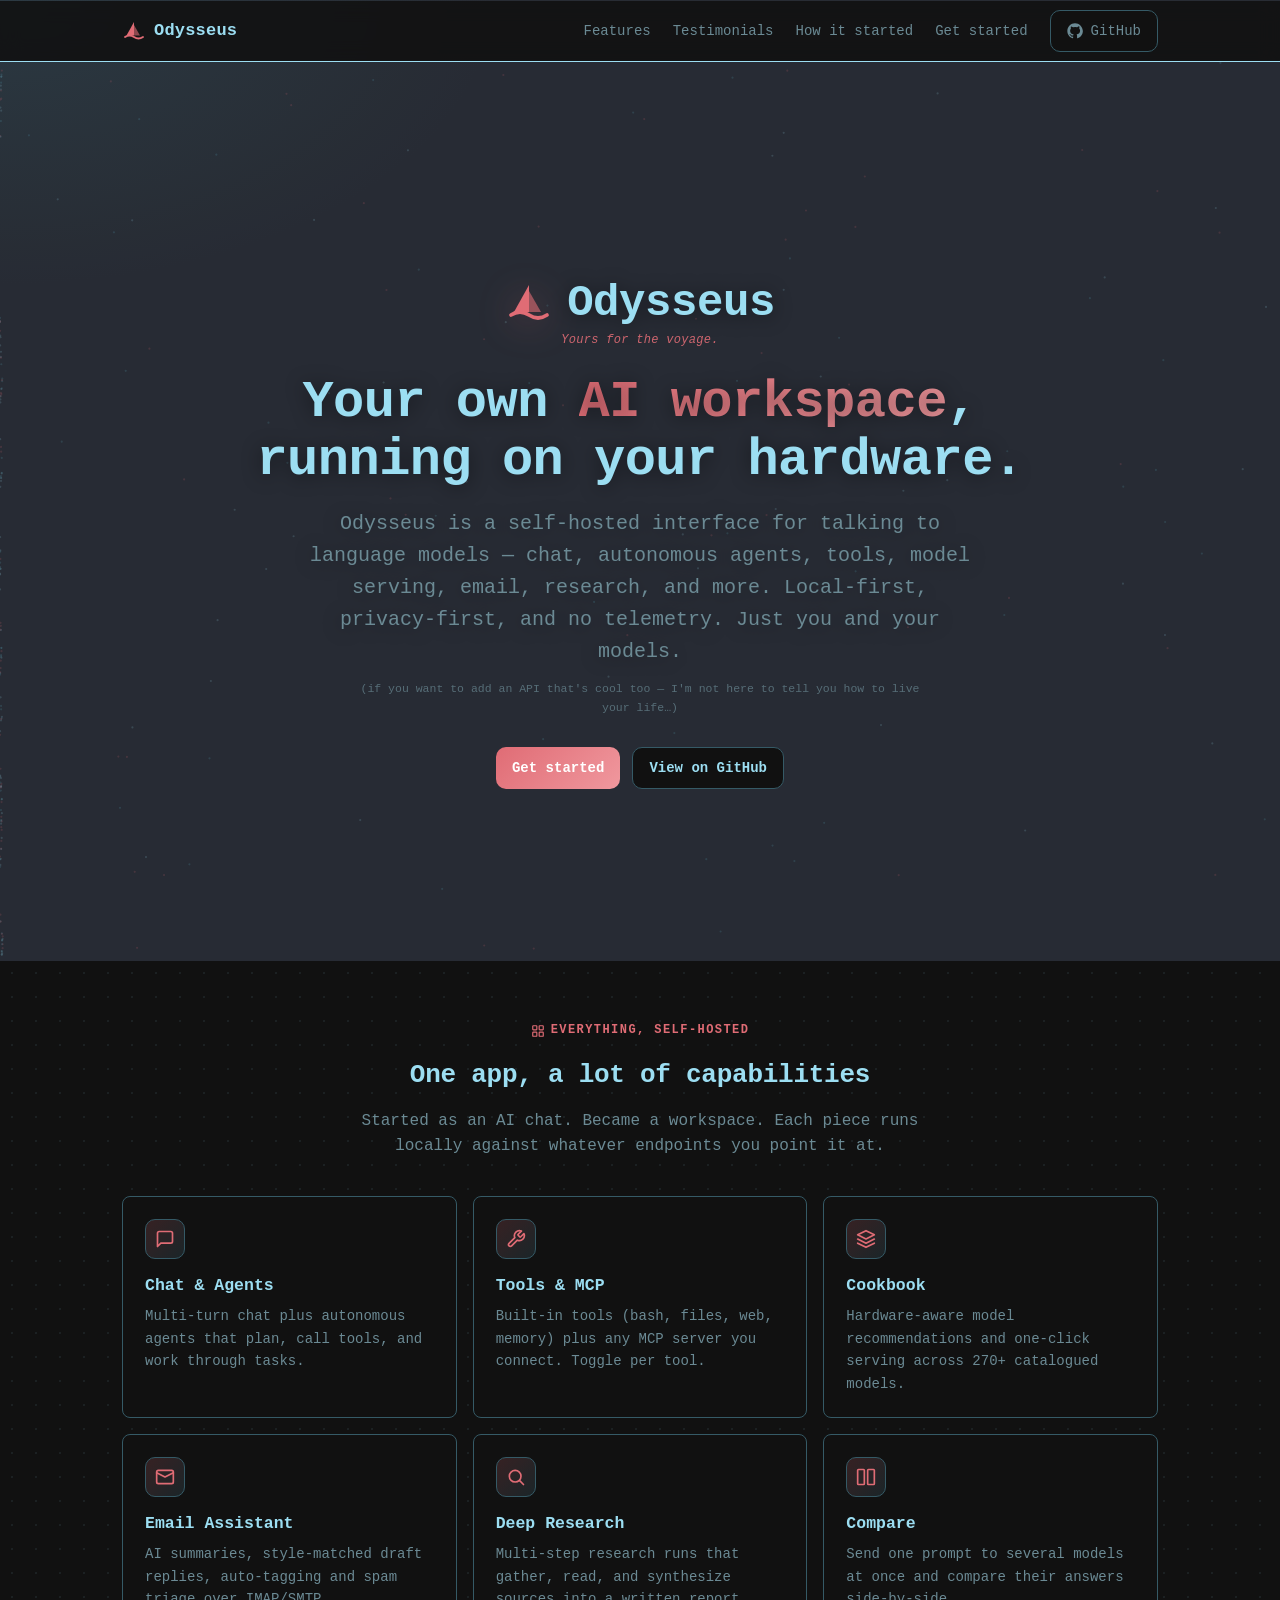
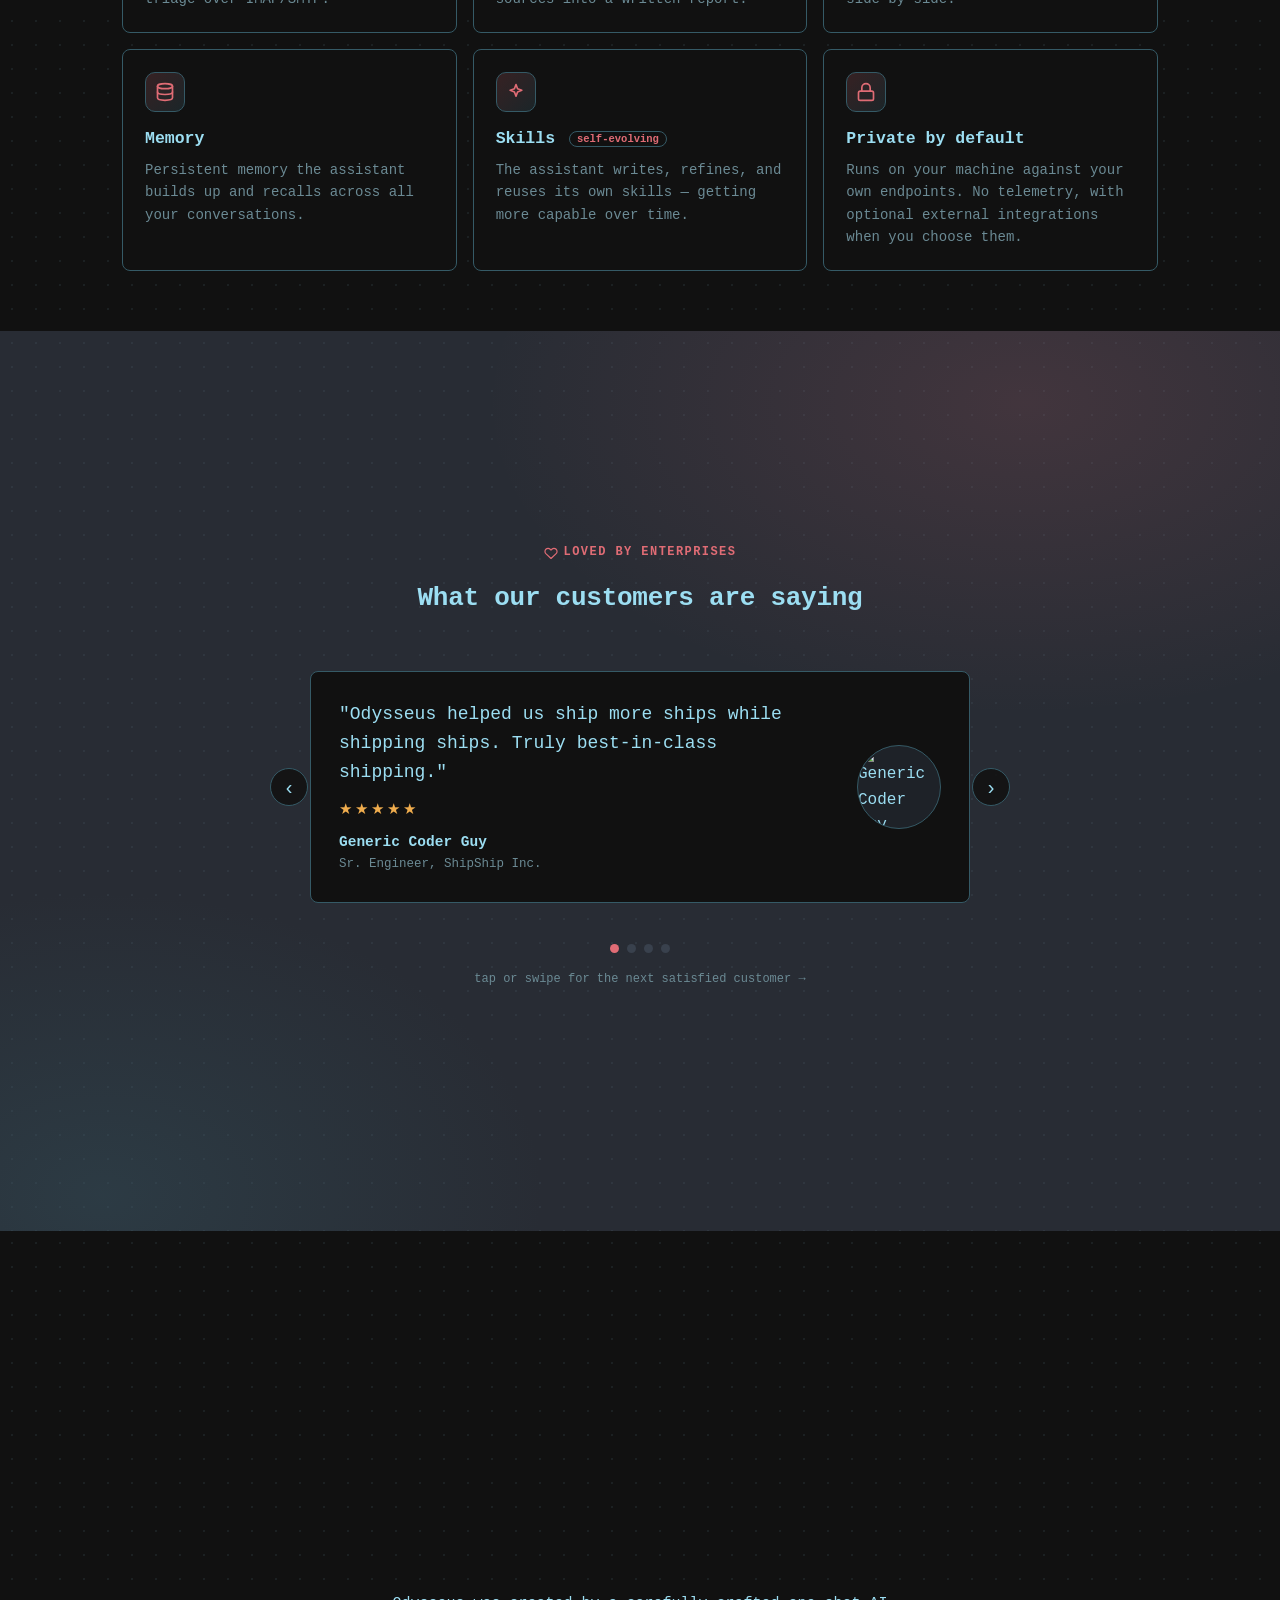
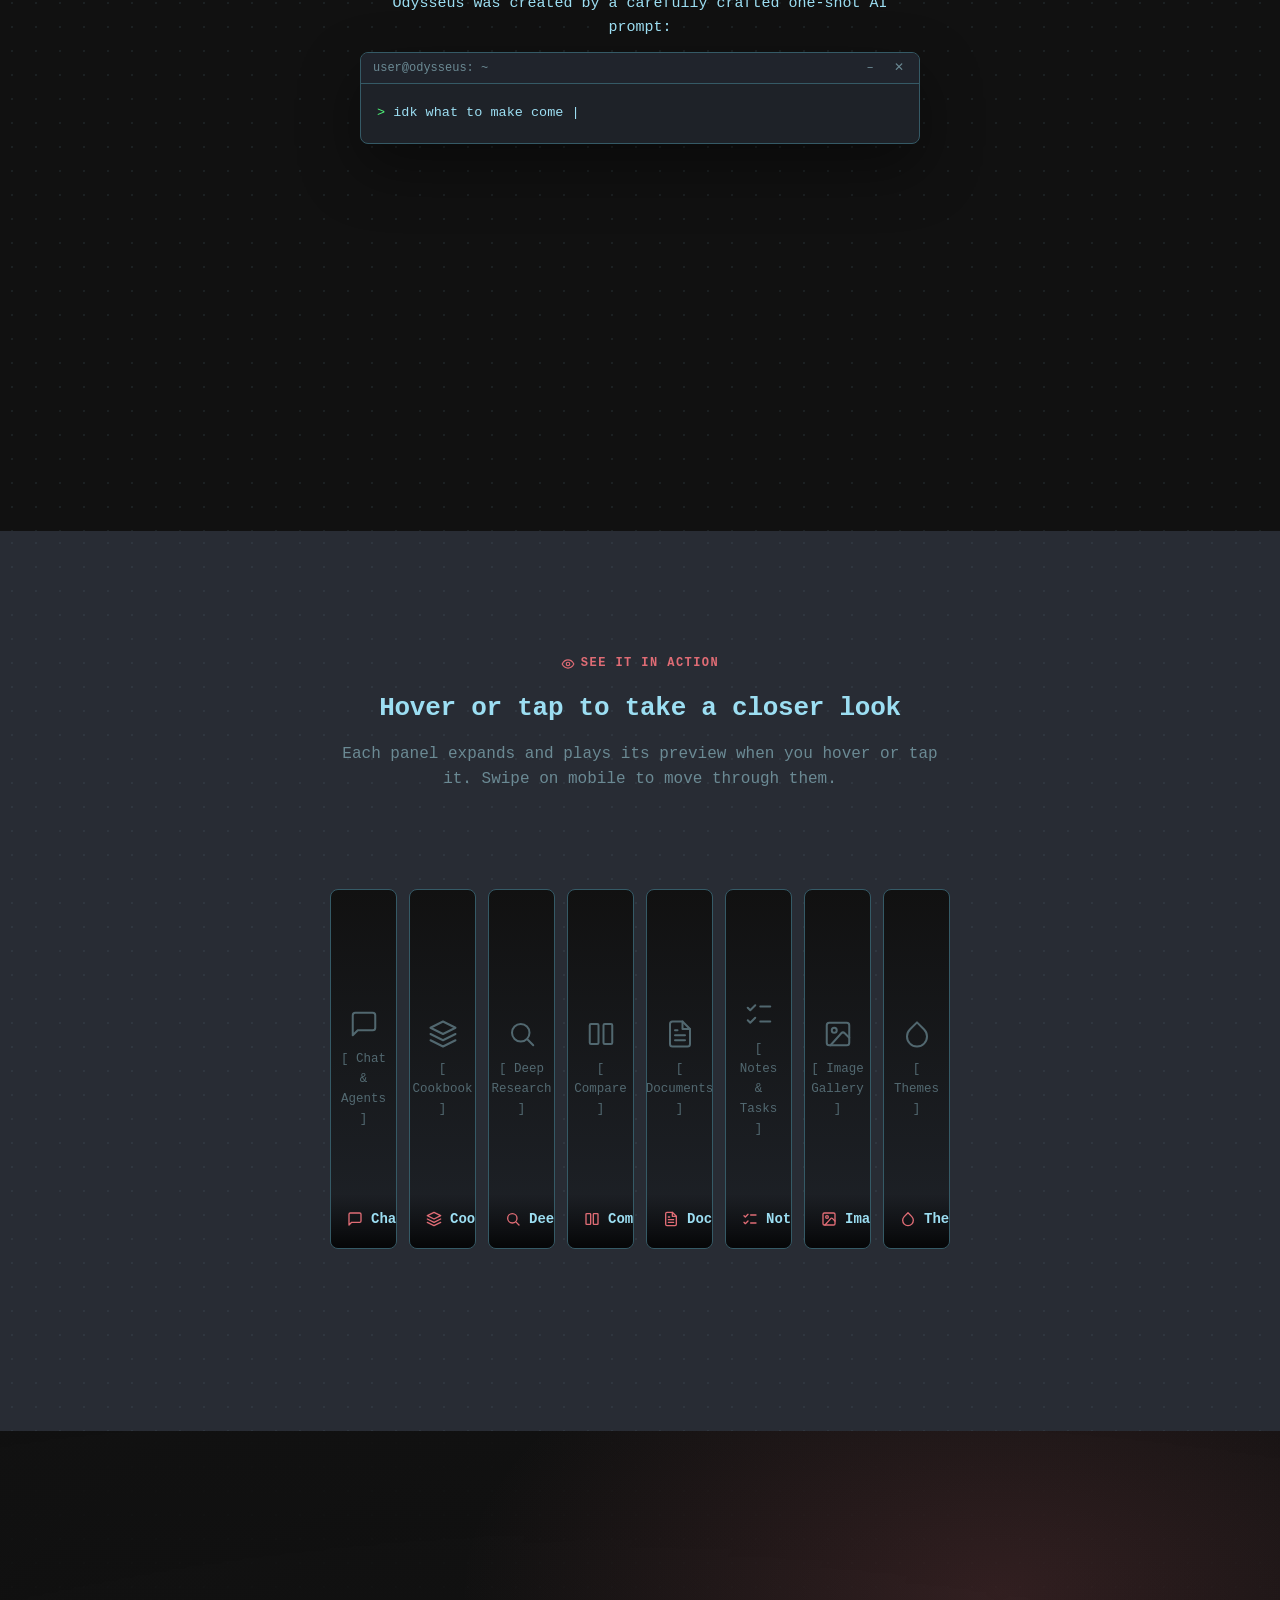
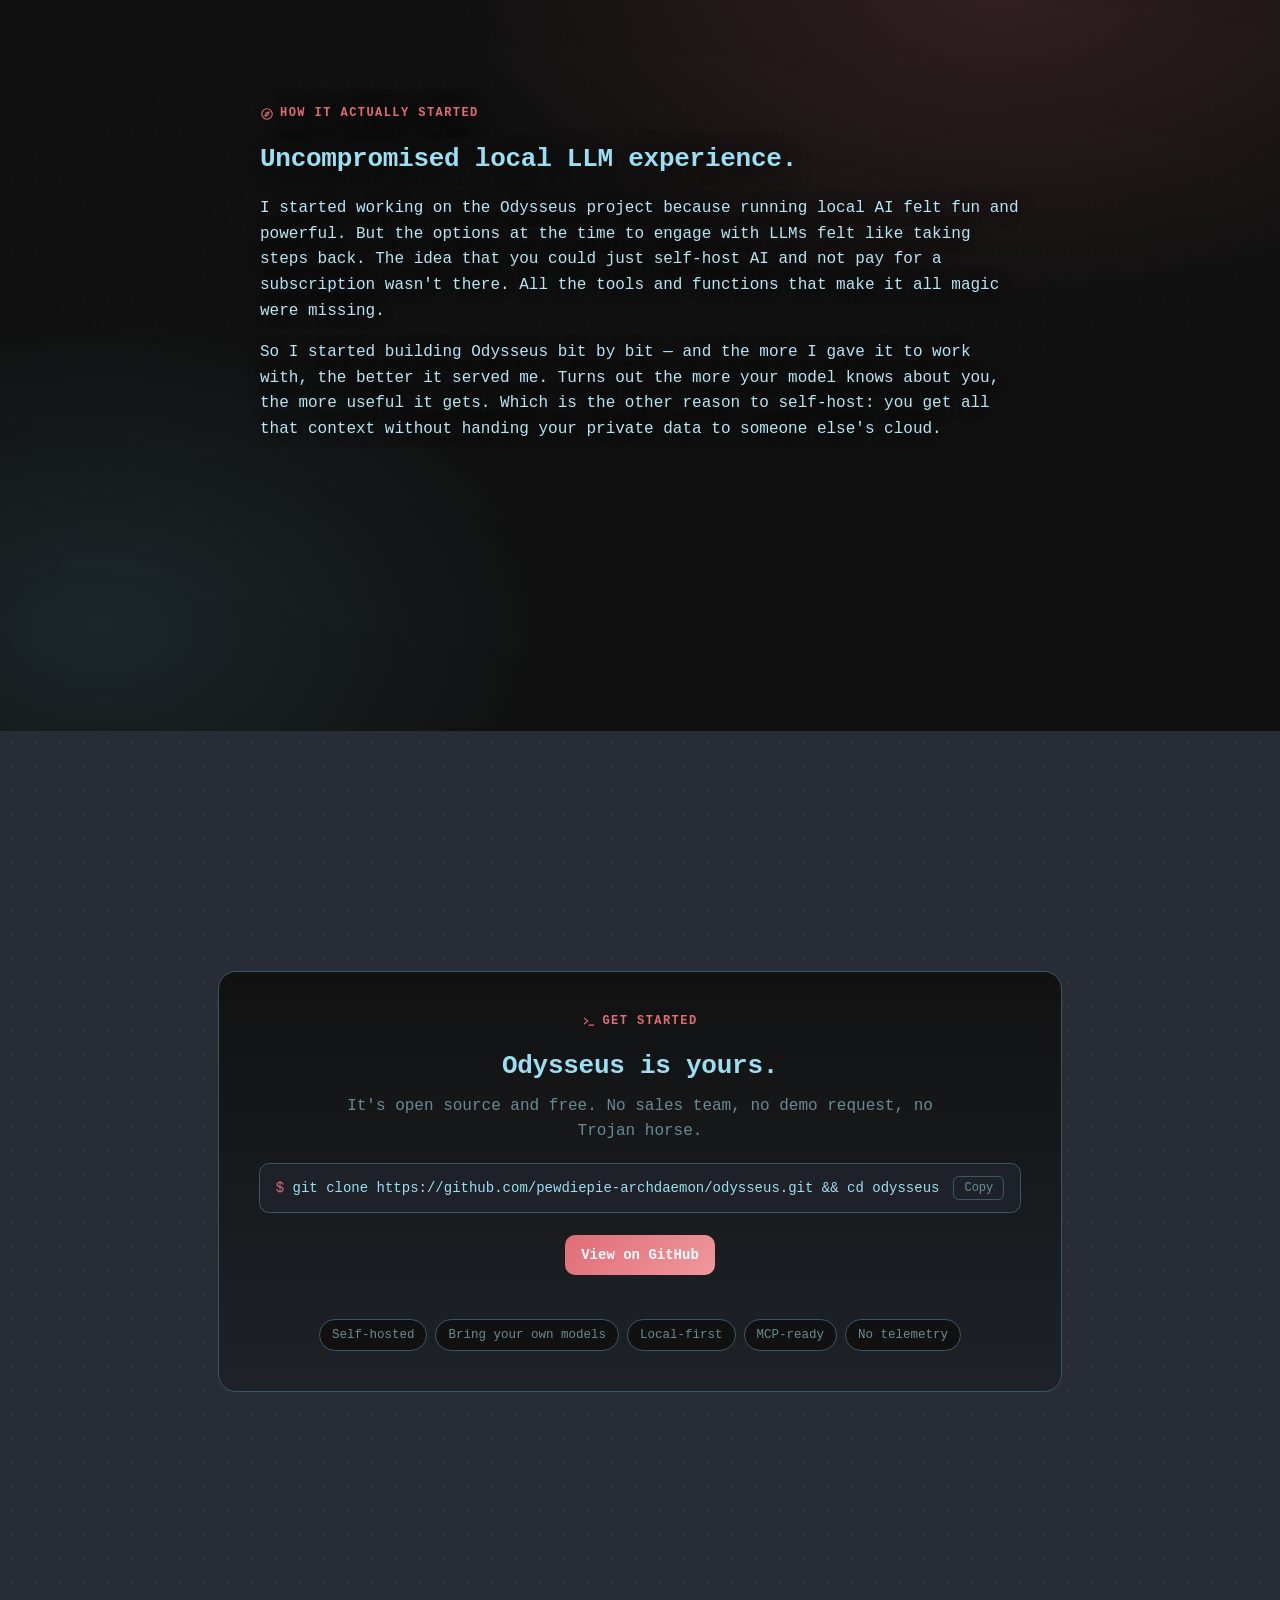
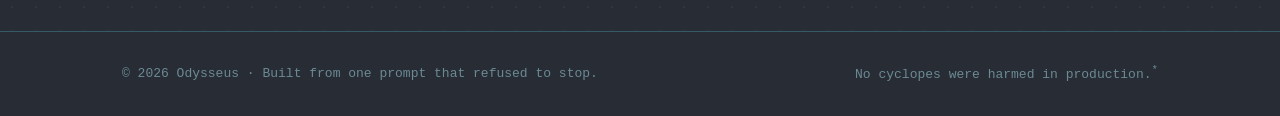
==== docs/index.html @ 537e71b5 "Merge branch 'main' into lost/personal-core # Conflicts: #	routes/chat_routes.py" ====
<!DOCTYPE html>
<html lang="en">
<head>
<meta charset="utf-8">
<meta name="viewport" content="width=device-width, initial-scale=1.0">
<meta name="description" content="Odysseus — a self-hosted AI workspace: chat, agents, tools, model serving, email, research, and more. Your models, your hardware, your data.">
<title>Odysseus — A Self-Hosted AI Workspace</title>
<link rel="icon" type="image/svg+xml" href="data:image/svg+xml,%3Csvg xmlns='http://www.w3.org/2000/svg' viewBox='0 0 32 32'%3E%3Cpath d='M16 4L16 22L6 22Z' fill='%23e06c75'/%3E%3Cpath d='M16 8L16 22L24 22Z' fill='%23e06c75' opacity='0.6'/%3E%3Cpath d='M4 24Q10 20 16 24Q22 28 28 24' stroke='%23e06c75' stroke-width='2.5' fill='none' stroke-linecap='round'/%3E%3C/svg%3E">
<style>
  :root {
    /* Odysseus default theme — exact app tokens */
    --bg: #282c34;
    --bg2: #1e2228;          /* app code/hl background */
    --panel: #111;           /* app panel surface */
    --panel2: #1e2228;
    --fg: #9cdef2;           /* signature cyan text */
    --heading: #9cdef2;
    --muted: #6b8a94;        /* app subheader */
    --border: #355a66;       /* teal border */
    --accent: #e06c75;       /* app accent (the send-button coral) */
    --accent2: #f0989e;      /* lighter coral for gradients */
    --green: #50fa7b;
    --gold: #f0ad4e;         /* app --warn */
    --red: #e06c75;
    --radius: 8px;
  }
  * { box-sizing: border-box; }
  html { scroll-behavior: smooth; scroll-snap-type: y mandatory; scroll-padding-top: 60px; }
  /* Each section is a full-viewport "page" with its content centered, so only
     one shows at a time and the snap is obvious. */
  .hero, section {
    scroll-snap-align: start; min-height: 100vh;
    display: flex; flex-direction: column; justify-content: center;
  }
  /* Alternate the page backgrounds: slate (the body) ↔ black, to make each
     page boundary obvious. */
  /* Subtle dot-grid texture across the whole page. */
  section:nth-of-type(odd) {
    background-color: #111111;
    background-image: radial-gradient(circle, rgba(156,222,242,0.075) 1px, transparent 1.4px);
    background-size: 24px 24px;
  }
  section:nth-of-type(even) {
    background-color: var(--bg);
    background-image: radial-gradient(circle, rgba(156,222,242,0.06) 1px, transparent 1.4px);
    background-size: 24px 24px;
  }
  /* Customers section gets a brand-colored gradient glow over the dots. */
  #testimonials {
    background-color: var(--bg);
    background-image:
      radial-gradient(900px 520px at 80% 8%, rgba(224,108,117,0.14), transparent 60%),
      radial-gradient(760px 520px at 8% 96%, rgba(53,90,102,0.32), transparent 58%),
      radial-gradient(circle, rgba(156,222,242,0.06) 1px, transparent 1.4px);
    background-size: cover, cover, 24px 24px;
  }
  /* Domino reveal — each section fades/slides up as it scrolls into view. */
  .hero, section { opacity: 0; transform: translateY(24px); transition: opacity .6s cubic-bezier(.2,.7,.2,1), transform .6s cubic-bezier(.2,.7,.2,1); }
  .hero.in, section.in { opacity: 1; transform: none; }
  @media (prefers-reduced-motion: reduce) {
    html { scroll-snap-type: none; }
    .hero, section { opacity: 1 !important; transform: none !important; transition: none; }
  }
  /* Capabilities cards cascade in like the app's domino expand. */
  #features .feature { opacity: 0; transform: translateY(16px); }
  #features.in .feature { animation: domino-in .5s cubic-bezier(.2,.7,.2,1) forwards; }
  #features.in .feature:nth-child(1) { animation-delay: .04s; }
  #features.in .feature:nth-child(2) { animation-delay: .09s; }
  #features.in .feature:nth-child(3) { animation-delay: .14s; }
  #features.in .feature:nth-child(4) { animation-delay: .19s; }
  #features.in .feature:nth-child(5) { animation-delay: .24s; }
  #features.in .feature:nth-child(6) { animation-delay: .29s; }
  #features.in .feature:nth-child(7) { animation-delay: .34s; }
  #features.in .feature:nth-child(8) { animation-delay: .39s; }
  #features.in .feature:nth-child(9) { animation-delay: .44s; }
  @keyframes domino-in { to { opacity: 1; transform: none; } }
  body {
    margin: 0;
    background:
      radial-gradient(1100px 520px at 82% -10%, rgba(224,108,117,0.12), transparent 60%),
      radial-gradient(900px 520px at 0% 0%, rgba(53,90,102,0.30), transparent 55%),
      var(--bg);
    color: var(--fg);
    font-family: 'Fira Code', ui-monospace, SFMono-Regular, Menlo, Consolas, monospace;
    line-height: 1.6;
    -webkit-font-smoothing: antialiased;
  }
  a { color: var(--accent); text-decoration: none; }
  .wrap { max-width: 1080px; margin: 0 auto; padding: 0 22px; }

  /* Nav */
  nav {
    position: sticky; top: 0; z-index: 50;
    backdrop-filter: blur(10px);
    background: rgba(17,17,17,0.88);
    border-bottom: 1px solid #9cdef2;
  }
  nav .wrap { display: flex; align-items: center; justify-content: space-between; height: 60px; }
  .brand { display: flex; align-items: center; gap: 8px; font-weight: 700; font-size: 17px; letter-spacing: 0.2px; color: var(--heading); }
  .brand .boat { color: var(--accent); flex-shrink: 0; }
  .nav-links { display: flex; align-items: center; gap: 22px; }
  .nav-links a { color: var(--muted); font-size: 14px; font-weight: 500; }
  .nav-links a:hover { color: var(--fg); }
  .btn {
    display: inline-flex; align-items: center; gap: 8px;
    padding: 9px 16px; border-radius: 10px; font-weight: 600; font-size: 14px;
    border: 1px solid var(--border); color: var(--fg); background: var(--panel);
    transition: transform .12s ease, border-color .12s ease, background .12s ease;
  }
  .btn:hover { transform: translateY(-1px); border-color: var(--accent); }
  .btn.primary {
    background: linear-gradient(135deg, var(--accent), var(--accent2));
    color: #fff; border: none;
  }
  .btn.primary:hover { filter: brightness(1.07); }

  /* Hero */
  .hero { padding: 86px 0 40px; text-align: center; position: relative; overflow: hidden; }
  #hero-flow { position: absolute; inset: 0; width: 100%; height: 100%; z-index: 0; pointer-events: none; opacity: 0.9; }
  .hero .wrap { position: relative; z-index: 2; }
  .hero h1, .hero .lede, .hero .wordmark { text-shadow: 0 2px 20px rgba(0,0,0,0.45); }
  @media (prefers-reduced-motion: reduce) { #hero-flow { display: none; } }
  .badge {
    display: inline-flex; align-items: center; gap: 7px;
    font-size: 12.5px; color: var(--muted); border: 1px solid var(--border);
    background: var(--panel); padding: 5px 12px; border-radius: 999px; margin-bottom: 22px;
  }
  .badge .dot { width: 7px; height: 7px; border-radius: 50%; background: var(--green); box-shadow: 0 0 8px var(--green); }
  .hero-logo { display: flex; align-items: center; justify-content: center; gap: 14px; color: var(--accent); margin-bottom: 4px; }
  .hero-logo svg { filter: drop-shadow(0 4px 18px rgba(224,108,117,0.35)); }
  .hero-logo .wordmark { font-size: clamp(30px, 6vw, 44px); font-weight: 700; color: var(--heading); letter-spacing: -0.01em; line-height: 1; }
  .hero h1 {
    font-size: clamp(32px, 5.4vw, 52px); line-height: 1.12; margin: 0 0 18px;
    letter-spacing: -0.01em; font-weight: 700; color: var(--heading);
  }
  .hero h1 .grad {
    background: linear-gradient(120deg, var(--accent), var(--accent2));
    -webkit-background-clip: text; background-clip: text; -webkit-text-fill-color: transparent;
  }
  .hero .slogan { font-style: italic; color: var(--accent); font-size: 12px; margin: 0 0 24px; letter-spacing: 0.3px; opacity: 0.9; }
  .hero p.lede { font-size: clamp(16px, 2.4vw, 20px); color: var(--muted); max-width: 680px; margin: 0 auto 30px; }
  .hero-cta { display: flex; gap: 12px; justify-content: center; flex-wrap: wrap; }

  /* terminal origin card */
  .term-intro { color: var(--fg); font-size: clamp(13px, 1.8vw, 15px); margin: 34px auto 0; max-width: 560px; }
  .term {
    max-width: 620px; margin: 12px auto 0; text-align: left;
    background: var(--bg2); border: 1px solid var(--border); border-radius: var(--radius);
    overflow: hidden; box-shadow: 0 24px 60px rgba(0,0,0,0.4);
  }
  .term-bar { display: flex; align-items: center; justify-content: space-between; padding: 5px 6px 5px 12px; border-bottom: 1px solid var(--border); background: #20242c; }
  .term-bar .ttl { color: var(--muted); font-size: 12px; font-family: 'Fira Code', ui-monospace, monospace; }
  .term-bar .winbtns { display: flex; gap: 1px; }
  .term-bar .winbtns span { cursor: pointer; }
  .term { transition: opacity .18s ease, transform .18s ease; }
  /* Minimized = a rounded "pill", like the app's tab-down dock chip. */
  .term.term-min { max-width: max-content; border-radius: 999px; box-shadow: 0 6px 22px rgba(0,0,0,0.4); }
  .term.term-min .term-bar { border-bottom: none; border-radius: 999px; padding: 7px 10px 7px 16px; gap: 12px; background: var(--panel); }
  .term.term-min pre { display: none; }
  .term.term-closed { opacity: 0; transform: scale(0.96); pointer-events: none; height: 0; margin: 0 auto; border: 0; overflow: hidden; }
  .term-reopen {
    display: none; margin: 14px auto 0; font-family: 'Fira Code', monospace; font-size: 12px;
    color: var(--muted); background: none; border: 1px dashed var(--border); border-radius: 6px;
    padding: 5px 12px; cursor: pointer;
  }
  .term-reopen:hover { color: var(--accent); border-color: var(--accent); }
  .term-reopen.show { display: inline-block; }
  .term-bar .winbtns span {
    width: 28px; height: 20px; display: inline-flex; align-items: center; justify-content: center;
    border-radius: 4px; color: var(--muted); font-size: 12px; line-height: 1;
  }
  .term-bar .winbtns span:hover { background: rgba(156,222,242,0.12); color: var(--fg); }
  .term-bar .winbtns span.x:hover { background: #c0392b; color: #fff; }
  .term pre {
    margin: 0; padding: 18px 16px; font-family: ui-monospace, SFMono-Regular, Menlo, monospace;
    font-size: 13.5px; color: var(--fg); line-height: 1.7; white-space: pre-wrap;
  }
  .term .cs { color: var(--green); } .term .cm { color: #828997; }
  .term-cursor { display: inline-block; color: var(--fg); font-weight: 400; animation: term-blink 1.05s steps(1) infinite; }
  @keyframes term-blink { 50% { opacity: 0; } }

  /* Sections */
  section { padding: 60px 0; }
  .eyebrow { color: var(--accent); font-weight: 700; font-size: 12px; letter-spacing: 0.12em; text-transform: uppercase; display: inline-flex; align-items: center; gap: 6px; }
  .eyebrow svg { width: 14px; height: 14px; flex-shrink: 0; }
  h2.h { font-size: clamp(19px, 2.7vw, 26px); margin: 8px 0 12px; letter-spacing: -0.01em; color: var(--heading); font-weight: 700; }
  .sub { color: var(--muted); max-width: 620px; }
  .center { text-align: center; }
  .center .sub { margin: 0 auto; }

  /* Testimonial gag — single featured testimonial, click/swipe to cycle (all sizes) */
  .tcarousel-wrap { position: relative; max-width: 820px; margin: 36px auto 0; }
  .tarrow {
    position: absolute; top: 50%; transform: translateY(-50%); z-index: 4;
    width: 38px; height: 38px; border-radius: 50%;
    background: rgba(17,17,17,0.85); border: 1px solid var(--border); color: var(--fg);
    font-size: 20px; line-height: 1; cursor: pointer;
    display: flex; align-items: center; justify-content: center;
    transition: border-color .12s ease, color .12s ease;
  }
  .tarrow:hover { border-color: var(--accent); color: var(--accent); }
  .tarrow.prev { left: 0; }
  .tarrow.next { right: 0; }
  .tgrid {
    display: block; position: relative; overflow: hidden; cursor: pointer;
    margin: 0 auto; max-width: 740px;
  }
  .tgrid .tcard {
    display: none;
    flex-direction: row-reverse; align-items: center; gap: 24px; text-align: left;
    background: var(--panel); border: 1px solid var(--border); border-radius: var(--radius);
    padding: 28px;
  }
  .tgrid .tcard.active { display: flex; animation: tslide .25s ease both; }
  .tgrid .tcard.active.shake { animation: tshake .5s ease-in-out 2 both; }
  .tcard .av {
    width: 84px; height: 84px; border-radius: 50%; overflow: hidden;
    border: 1px solid var(--border); background: var(--panel2); flex: 0 0 auto;
  }
  .tcard .av img, .tcard .av svg { width: 100%; height: 100%; object-fit: cover; display: block; }
  .tcard .tmeta { flex: 1 1 auto; }
  .tcard .q { font-size: 18px; color: var(--fg); margin: 0 0 12px; }
  .tcard .stars { font-size: 15px; letter-spacing: 3px; margin: 0 0 8px; color: var(--gold); }
  .tcard .stars.zero { color: var(--muted); opacity: 0.5; }
  .tcard .nm { font-weight: 700; font-size: 14.5px; }
  .tcard .rl { color: var(--muted); font-size: 12.5px; }
  .tcard.cyclops { border-color: rgba(255,90,90,0.45); background: linear-gradient(180deg, rgba(255,80,80,0.06), var(--panel)); }
  .tcard.cyclops .q { color: #ff8a8a; font-weight: 700; letter-spacing: 0.4px; word-break: break-word; }
  .tnav { display: block; text-align: center; margin-top: 18px; }
  .tdot { display: inline-block; width: 9px; height: 9px; border-radius: 50%; background: #39414d; margin: 0 4px; cursor: pointer; }
  .tdot.on { background: var(--accent); }
  .thint { font-size: 12px; color: var(--muted); margin-top: 8px; }
  @keyframes tshake {
    0%,100% { transform: translateX(0) rotate(0); }
    10% { transform: translateX(-9px) rotate(-1.5deg); }
    20% { transform: translateX(9px) rotate(1.5deg); }
    35% { transform: translateX(-7px) rotate(-1deg); }
    50% { transform: translateX(7px) rotate(1deg); }
    65% { transform: translateX(-5px); } 80% { transform: translateX(4px); } 92% { transform: translateX(-2px); }
  }
  @keyframes tslide { from { opacity: 0; transform: translateX(24px); } to { opacity: 1; transform: none; } }

  .grid { display: grid; grid-template-columns: repeat(3, 1fr); gap: 16px; margin-top: 36px; }
  .feature {
    background: var(--panel); border: 1px solid var(--border); border-radius: var(--radius);
    padding: 22px; transition: transform .14s ease, border-color .14s ease;
  }
  .feature:hover { transform: translateY(-3px); border-color: var(--accent); }
  .feature .ico {
    width: 40px; height: 40px; border-radius: 10px; display: inline-flex; align-items: center; justify-content: center;
    background: linear-gradient(135deg, rgba(224,108,117,0.18), rgba(53,90,102,0.28));
    border: 1px solid var(--border); color: var(--accent); margin-bottom: 14px;
  }
  .feature h3 { margin: 0 0 6px; font-size: 16.5px; }
  .feature p { margin: 0; color: var(--muted); font-size: 14px; }

  /* Screenshot strip */
  .shotrow { display: grid; grid-template-columns: 1.4fr 1fr 1fr; gap: 16px; margin-top: 8px; }
  .shot {
    border: 1px solid var(--border); border-radius: var(--radius); overflow: hidden;
    background: linear-gradient(180deg, var(--panel), var(--panel2));
    aspect-ratio: 16/10; display: flex; align-items: center; justify-content: center;
    color: var(--muted); font-size: 13px; position: relative;
  }
  .shot .ph { display: flex; flex-direction: column; align-items: center; gap: 8px; opacity: 0.7; }
  .shot .frame-dots { position: absolute; top: 10px; left: 12px; display: flex; gap: 5px; }
  .shot .frame-dots i { width: 8px; height: 8px; border-radius: 50%; background: #39414d; display: inline-block; }

  /* Previews — expanding hover carousel that plays a video on hover/tap */
  .previews { display: flex; align-items: center; gap: 12px; height: 480px; max-width: 1000px; margin: 36px auto 0; }
  .preview-panel {
    position: relative; flex: 1 1 0; min-width: 0; height: 360px; overflow: hidden;
    border: 1px solid var(--border); border-radius: var(--radius); cursor: pointer;
    background: linear-gradient(180deg, var(--panel), var(--panel2));
    transition: flex-grow .5s cubic-bezier(.2,.7,.2,1), height .5s cubic-bezier(.2,.7,.2,1), border-color .25s ease;
  }
  .previews:hover .preview-panel { flex-grow: 0.55; height: 300px; }
  .preview-panel:hover, .preview-panel:focus-visible, .preview-panel.is-active { flex-grow: 3.4 !important; height: 480px !important; border-color: var(--accent); }
  .preview-panel .ph {
    position: absolute; inset: 0; display: flex; flex-direction: column;
    align-items: center; justify-content: center; gap: 10px;
    color: var(--muted); font-size: 12.5px; opacity: 0.7; text-align: center; padding: 8px;
  }
  .preview-panel video {
    position: absolute; inset: 0; width: 100%; height: 100%; object-fit: cover;
    z-index: 1; opacity: 0; transition: opacity .3s ease; background: transparent;
  }
  .preview-panel.has-video video { opacity: 1; }
  /* These clips have their action on the left, so show the left edge instead of
     the centered crop. */
  .preview-panel:has(source[src="document.webm"]) video,
  .preview-panel:has(source[src="notes.webm"]) video { object-position: right center; }
  .preview-panel .label {
    position: absolute; z-index: 2; left: 0; right: 0; bottom: 0; padding: 14px 16px;
    background: linear-gradient(0deg, rgba(0,0,0,0.82), transparent);
    color: var(--heading);
    display: flex; flex-direction: column; align-items: flex-start; gap: 4px;
  }
  .preview-panel .label .t { display: flex; align-items: center; gap: 8px; white-space: nowrap; font-weight: 700; font-size: 14px; }
  .preview-panel .label .ico { color: var(--accent); flex-shrink: 0; }
  .preview-panel .label .desc {
    font-weight: 400; font-size: 12.5px; line-height: 1.35; color: rgba(255,255,255,0.82);
    white-space: normal; max-height: 0; opacity: 0; overflow: hidden;
    transition: max-height .4s ease, opacity .4s ease;
  }
  .preview-panel:hover .label .desc, .preview-panel:focus-visible .label .desc, .preview-panel.is-active .label .desc { max-height: 64px; opacity: 1; }
  @media (max-width: 760px) {
    .previews { flex-direction: column; height: auto; touch-action: pan-y; }
    .preview-panel { height: 190px; flex: none; width: 100%; }
    .preview-panel.is-active { height: 280px !important; }
    .previews:hover .preview-panel, .preview-panel:hover { flex: none !important; }
    .preview-panel .label .desc { max-height: 64px; opacity: 1; }
  }

  /* Fullscreen video background for a section — treated as an ambient, cinematic
     backdrop (soft blur + slow drift) so it sets a mood without fighting the copy. */
  .has-bg-video { position: relative; overflow: hidden; }
  .has-bg-video .sec-bg {
    position: absolute; inset: 0; width: 100%; height: 100%;
    object-fit: cover; z-index: 0; pointer-events: none;
    /* blur softens the busy frame; the extra scale hides the blurred edges */
    filter: blur(4px) saturate(1.08) brightness(0.92);
    transform: scale(1.12);
    transform-origin: 55% 45%;
    animation: bg-drift 36s ease-in-out infinite alternate;
    will-change: transform;
  }
  @keyframes bg-drift {
    from { transform: scale(1.12) translate(0, 0); }
    to   { transform: scale(1.2) translate(-2.5%, -1.5%); }
  }
  .has-bg-video .sec-bg-tint {
    position: absolute; inset: 0; z-index: 1; pointer-events: none;
    background:
      radial-gradient(900px 520px at 78% 18%, rgba(224,108,117,0.16), transparent 60%),
      radial-gradient(760px 520px at 8% 88%, rgba(53,90,102,0.30), transparent 58%),
      linear-gradient(180deg, rgba(17,17,17,0.86), rgba(17,17,17,0.62) 42%, rgba(17,17,17,0.92)),
      radial-gradient(1200px 680px at 50% 46%, rgba(17,17,17,0.18), rgba(17,17,17,0.74));
  }
  .has-bg-video .wrap { position: relative; z-index: 2; }
  /* Lift the copy off the moving backdrop. */
  .has-bg-video .eyebrow,
  .has-bg-video .h { text-shadow: 0 2px 22px rgba(0,0,0,0.7); }
  .has-bg-video .sub { color: #b9e6f4; text-shadow: 0 1px 14px rgba(0,0,0,0.75); }
  .hero.has-bg-video h1, .hero.has-bg-video .wordmark,
  .hero.has-bg-video .lede, .hero.has-bg-video .slogan { text-shadow: 0 2px 22px rgba(0,0,0,0.72); }
  @media (prefers-reduced-motion: reduce) {
    .has-bg-video .sec-bg { animation: none; transform: scale(1.12); }
  }

  /* Get started */
  .start {
    background: linear-gradient(180deg, var(--panel), var(--bg2));
    border: 1px solid var(--border); border-radius: 18px; padding: 40px; text-align: center;
  }
  .codeblock {
    display: inline-flex; align-items: center; gap: 14px; margin: 18px auto 8px;
    background: var(--bg2); border: 1px solid var(--border); border-radius: 10px;
    padding: 12px 16px; font-family: ui-monospace, monospace; font-size: 14px; color: var(--fg);
    text-align: left;
  }
  .codeblock .prompt { color: var(--accent); }
  .codeblock .copy-btn {
    background: none; border: 1px solid var(--border); border-radius: 6px;
    color: var(--muted); cursor: pointer; font-size: 12px; padding: 4px 10px;
    font-family: inherit; transition: border-color .12s ease, color .12s ease;
  }
  .codeblock .copy-btn:hover { border-color: var(--accent); color: var(--fg); }
  .codeblock .copy-btn.copied { border-color: var(--green); color: var(--green); }
  .pill-row { display: flex; gap: 8px; justify-content: center; flex-wrap: wrap; margin-top: 44px; }
  .pill { font-size: 12.5px; color: var(--muted); border: 1px solid var(--border); border-radius: 999px; padding: 5px 12px; background: var(--panel); }

  footer { border-top: 1px solid var(--border); padding: 30px 0; color: var(--muted); font-size: 13px; scroll-snap-align: end; }
  footer .wrap { display: flex; justify-content: space-between; align-items: center; flex-wrap: wrap; gap: 12px; }

  @media (max-width: 820px) {
    .grid { grid-template-columns: repeat(2, 1fr); }
    .shotrow { grid-template-columns: 1fr; }
    .nav-links a:not(.btn) { display: none; }
    .codeblock { display: flex; flex-wrap: wrap; gap: 8px; align-items: flex-start; overflow-wrap: anywhere; }
    .codeblock > span { flex: 1 1 auto; min-width: 0; }
    .codeblock .copy-btn { margin-left: auto; }
  }
  @media (max-width: 520px) {
    .grid { grid-template-columns: 1fr; }
    .tgrid .tcard { padding: 20px; gap: 16px; }
    .tcard .av { width: 64px; height: 64px; }
    .tcard .q { font-size: 15px; }
  }
</style>
</head>
<body>

  <nav>
    <div class="wrap">
      <div class="brand">
        <svg class="boat" viewBox="0 0 32 32" width="24" height="24" aria-hidden="true"><path d="M16 4L16 22L6 22Z" fill="currentColor"/><path d="M16 8L16 22L24 22Z" fill="currentColor" opacity="0.6"/><path d="M4 24Q10 20 16 24Q22 28 28 24" stroke="currentColor" stroke-width="2.5" fill="none" stroke-linecap="round"/></svg>
        Odysseus
      </div>
      <div class="nav-links">
        <a href="#features">Features</a>
        <a href="#testimonials">Testimonials</a>
        <a href="#how">How it started</a>
        <a href="#start">Get started</a>
        <a class="btn" href="https://github.com/pewdiepie-archdaemon/odysseus" target="_blank">
          <svg width="16" height="16" viewBox="0 0 24 24" fill="currentColor"><path d="M12 .5C5.7.5.5 5.7.5 12c0 5.1 3.3 9.4 7.9 10.9.6.1.8-.2.8-.6v-2c-3.2.7-3.9-1.5-3.9-1.5-.5-1.3-1.3-1.7-1.3-1.7-1-.7.1-.7.1-.7 1.2.1 1.8 1.2 1.8 1.2 1 1.8 2.7 1.3 3.4 1 .1-.8.4-1.3.7-1.6-2.6-.3-5.3-1.3-5.3-5.7 0-1.3.5-2.3 1.2-3.1-.1-.3-.5-1.5.1-3.1 0 0 1-.3 3.3 1.2a11.5 11.5 0 0 1 6 0C17.3 4.7 18.3 5 18.3 5c.6 1.6.2 2.8.1 3.1.8.8 1.2 1.8 1.2 3.1 0 4.4-2.7 5.4-5.3 5.7.4.4.8 1.1.8 2.2v3.3c0 .4.2.7.8.6 4.6-1.5 7.9-5.8 7.9-10.9C23.5 5.7 18.3.5 12 .5z"/></svg>
          GitHub
        </a>
      </div>
    </div>
  </nav>

  <!-- HERO -->
  <header class="hero">
    <canvas id="hero-flow" aria-hidden="true"></canvas>
    <div class="wrap">
      <div class="hero-logo">
        <svg viewBox="0 0 32 32" width="48" height="48" aria-hidden="true"><path d="M16 4L16 22L6 22Z" fill="currentColor"/><path d="M16 8L16 22L24 22Z" fill="currentColor" opacity="0.6"/><path d="M4 24Q10 20 16 24Q22 28 28 24" stroke="currentColor" stroke-width="2.5" fill="none" stroke-linecap="round"/></svg>
        <span class="wordmark">Odysseus</span>
      </div>
      <p class="slogan">Yours for the voyage.</p>
      <h1>Your own <span class="grad">AI workspace</span>,<br>running on your hardware.</h1>
      <p class="lede">
        Odysseus is a self-hosted interface for talking to language models &mdash; chat,
        autonomous agents, tools, model serving, email, research, and more. Local-first,
        privacy-first, and no telemetry. Just you and your models.
      </p>
      <p style="font-size:11.5px; color:var(--muted); opacity:0.7; max-width:560px; margin:-18px auto 30px;">
        (if you want to add an API that's cool too &mdash; I'm not here to tell you how to live your life&hellip;)
      </p>
      <div class="hero-cta">
        <a class="btn primary" href="#start">Get started</a>
        <a class="btn" href="https://github.com/pewdiepie-archdaemon/odysseus" target="_blank">View on GitHub</a>
      </div>

    </div>
  </header>

  <!-- FEATURES -->
  <section id="features">
    <div class="wrap">
      <div class="center">
        <div class="eyebrow"><svg viewBox="0 0 24 24" fill="none" stroke="currentColor" stroke-width="2" stroke-linecap="round" stroke-linejoin="round"><rect x="3" y="3" width="7" height="7" rx="1"/><rect x="14" y="3" width="7" height="7" rx="1"/><rect x="14" y="14" width="7" height="7" rx="1"/><rect x="3" y="14" width="7" height="7" rx="1"/></svg>Everything, self-hosted</div>
        <h2 class="h">One app, a lot of capabilities</h2>
        <p class="sub">Started as an AI chat. Became a workspace. Each piece runs locally against
          whatever endpoints you point it at.</p>
      </div>
      <div class="grid">
        <div class="feature">
          <span class="ico"><svg width="20" height="20" viewBox="0 0 24 24" fill="none" stroke="currentColor" stroke-width="2" stroke-linecap="round" stroke-linejoin="round"><path d="M21 15a2 2 0 0 1-2 2H7l-4 4V5a2 2 0 0 1 2-2h14a2 2 0 0 1 2 2z"/></svg></span>
          <h3>Chat &amp; Agents</h3>
          <p>Multi-turn chat plus autonomous agents that plan, call tools, and work through tasks.</p>
        </div>
        <div class="feature">
          <span class="ico"><svg width="20" height="20" viewBox="0 0 24 24" fill="none" stroke="currentColor" stroke-width="2" stroke-linecap="round" stroke-linejoin="round"><path d="M14.7 6.3a1 1 0 0 0 0 1.4l1.6 1.6a1 1 0 0 0 1.4 0l3.8-3.8a6 6 0 0 1-7.9 7.9l-6.9 6.9a2.1 2.1 0 0 1-3-3l6.9-6.9a6 6 0 0 1 7.9-7.9z"/></svg></span>
          <h3>Tools &amp; MCP</h3>
          <p>Built-in tools (bash, files, web, memory) plus any MCP server you connect. Toggle per tool.</p>
        </div>
        <div class="feature">
          <span class="ico"><svg width="20" height="20" viewBox="0 0 24 24" fill="none" stroke="currentColor" stroke-width="2" stroke-linecap="round" stroke-linejoin="round"><path d="M12 2 2 7l10 5 10-5-10-5zM2 17l10 5 10-5M2 12l10 5 10-5"/></svg></span>
          <h3>Cookbook</h3>
          <p>Hardware-aware model recommendations and one-click serving across 270+ catalogued models.</p>
        </div>
        <div class="feature">
          <span class="ico"><svg width="20" height="20" viewBox="0 0 24 24" fill="none" stroke="currentColor" stroke-width="2" stroke-linecap="round" stroke-linejoin="round"><rect x="2" y="4" width="20" height="16" rx="2"/><path d="m22 7-10 5L2 7"/></svg></span>
          <h3>Email Assistant</h3>
          <p>AI summaries, style-matched draft replies, auto-tagging and spam triage over IMAP/SMTP.</p>
        </div>
        <div class="feature">
          <span class="ico"><svg width="20" height="20" viewBox="0 0 24 24" fill="none" stroke="currentColor" stroke-width="2" stroke-linecap="round" stroke-linejoin="round"><circle cx="11" cy="11" r="7"/><path d="M21 21l-4.3-4.3"/></svg></span>
          <h3>Deep Research</h3>
          <p>Multi-step research runs that gather, read, and synthesize sources into a written report.</p>
        </div>
        <div class="feature">
          <span class="ico"><svg width="20" height="20" viewBox="0 0 24 24" fill="none" stroke="currentColor" stroke-width="2" stroke-linecap="round" stroke-linejoin="round"><rect x="2" y="3" width="8" height="18" rx="1"/><rect x="14" y="3" width="8" height="18" rx="1"/></svg></span>
          <h3>Compare</h3>
          <p>Send one prompt to several models at once and compare their answers side-by-side.</p>
        </div>
        <div class="feature">
          <span class="ico"><svg width="20" height="20" viewBox="0 0 24 24" fill="none" stroke="currentColor" stroke-width="2" stroke-linecap="round" stroke-linejoin="round"><ellipse cx="12" cy="5" rx="9" ry="3"/><path d="M3 5v14c0 1.7 4 3 9 3s9-1.3 9-3V5"/><path d="M3 12c0 1.7 4 3 9 3s9-1.3 9-3"/></svg></span>
          <h3>Memory</h3>
          <p>Persistent memory the assistant builds up and recalls across all your conversations.</p>
        </div>
        <div class="feature">
          <span class="ico"><svg width="20" height="20" viewBox="0 0 24 24" fill="none" stroke="currentColor" stroke-width="2" stroke-linecap="round" stroke-linejoin="round"><path d="M12 3l1.9 5.1L19 10l-5.1 1.9L12 17l-1.9-5.1L5 10l5.1-1.9z"/></svg></span>
          <h3>Skills <span style="font-size:10.5px;font-weight:700;color:var(--accent);border:1px solid var(--border);border-radius:999px;padding:1px 7px;margin-left:4px;vertical-align:middle;">self-evolving</span></h3>
          <p>The assistant writes, refines, and reuses its own skills &mdash; getting more capable over time.</p>
        </div>
        <div class="feature">
          <span class="ico"><svg width="20" height="20" viewBox="0 0 24 24" fill="none" stroke="currentColor" stroke-width="2" stroke-linecap="round" stroke-linejoin="round"><rect x="3" y="11" width="18" height="11" rx="2"/><path d="M7 11V7a5 5 0 0 1 10 0v4"/></svg></span>
          <h3>Private by default</h3>
          <p>Runs on your machine against your own endpoints. No telemetry, with optional external integrations when you choose them.</p>
        </div>
      </div>
    </div>
  </section>

  <!-- TESTIMONIALS (gag) -->
  <section id="testimonials" style="padding-top:30px;">
    <div class="wrap">
      <div class="center">
        <div class="eyebrow"><svg viewBox="0 0 24 24" fill="none" stroke="currentColor" stroke-width="2" stroke-linecap="round" stroke-linejoin="round"><path d="M20.8 5.6a5.2 5.2 0 0 0-7.4 0L12 7l-1.4-1.4a5.2 5.2 0 1 0-7.4 7.4L12 21.4l8.8-8.4a5.2 5.2 0 0 0 0-7.4z"/></svg>Loved by enterprises</div>
        <h2 class="h">What our customers are saying</h2>
      </div>

      <div class="tcarousel-wrap">
      <button class="tarrow prev" type="button" aria-label="Previous testimonial">&#8249;</button>
      <div class="tgrid" id="tcarousel">

        <!-- Coder guy -->
        <figure class="tcard">
          <span class="av"><img src="https://cdn.prod.website-files.com/66708f90d7e407423093fa76/66708f91d7e407423093fd21_john-carter-testimonial-image-dentistry-x-webflow-template.png" alt="Generic Coder Guy" loading="lazy"></span>
          <div class="tmeta">
            <p class="q">"Odysseus helped us ship more ships while shipping ships. Truly best-in-class shipping."</p>
            <div class="stars">&#9733;&#9733;&#9733;&#9733;&#9733;</div>
            <div class="nm">Generic Coder Guy</div>
            <div class="rl">Sr. Engineer, ShipShip Inc.</div>
          </div>
        </figure>

        <!-- Woman -->
        <figure class="tcard">
          <span class="av"><img src="https://images.pexels.com/photos/5876695/pexels-photo-5876695.jpeg?auto=compress&amp;cs=tinysrgb&amp;w=160&amp;h=160&amp;fit=crop" alt="A real woman" loading="lazy"></span>
          <div class="tmeta">
            <p class="q">"I'm a real person. This is a real testimonial. By a real woman."</p>
            <div class="stars">&#9733;&#9733;&#9733;&#9733;&#9733;</div>
            <div class="nm">Generic Corporate Woman</div>
            <div class="rl">VP of Verticals, Things LLC</div>
          </div>
        </figure>

        <!-- Cyclops -->
        <figure class="tcard cyclops" data-shake="1">
          <span class="av" style="border-color:rgba(255,90,90,0.6);">
            <svg viewBox="0 0 72 72" width="54" height="54" fill="none" stroke="#cbd5e1" stroke-width="2">
              <rect x="0" y="0" width="72" height="72" fill="#16241a"/>
              <circle cx="36" cy="32" r="18" fill="#7fae7f" stroke="#5a7a5a"/>
              <line x1="29" y1="22" x2="43" y2="34" stroke="#ff5a5a" stroke-width="3"/>
              <line x1="43" y1="22" x2="29" y2="34" stroke="#ff5a5a" stroke-width="3"/>
              <ellipse cx="36" cy="45" rx="7" ry="9" fill="#3a0a0a" stroke="#200"/>
              <path d="M31 51 l-1 4" stroke="#fff" stroke-width="2"/><path d="M41 51 l1 4" stroke="#fff" stroke-width="2"/>
            </svg>
          </span>
          <div class="tmeta">
            <p class="q">"AHHHHHHHHHHHHHHHHHHHHHHHHHHHHH"</p>
            <div class="stars zero">&#9734;&#9734;&#9734;&#9734;&#9734;</div>
            <div class="nm">Polyphemus</div>
            <div class="rl">Cyclops, Cave Solutions (on leave)</div>
          </div>
        </figure>

        <!-- Corporate -->
        <figure class="tcard">
          <span class="av">
            <svg viewBox="0 0 80 80" aria-hidden="true">
              <rect width="80" height="80" rx="18" fill="#111827"/>
              <circle cx="40" cy="29" r="14" fill="#d1d5db"/>
              <path d="M18 70c4-18 15-27 22-27s18 9 22 27" fill="#374151"/>
              <path d="M28 58h24l-5 12H33z" fill="#e06c75"/>
              <path d="M32 14h16l6 11H26z" fill="#f8fafc"/>
            </svg>
          </span>
          <div class="tmeta">
            <p class="q">"Anyway, as I was saying &mdash; best-in-class."</p>
            <div class="stars">&#9733;&#9733;&#9733;&#9733;&#9733;</div>
            <div class="nm">Chad Corporate</div>
            <div class="rl">Chief Executive Officer</div>
          </div>
        </figure>

      </div>
      <button class="tarrow next" type="button" aria-label="Next testimonial">&#8250;</button>
      </div>
      <div class="tnav" id="tnav"></div>
    </div>
  </section>


  <!-- The one-shot prompt it started from (gag) -->
  <section style="padding-top:0;">
    <div class="wrap" style="text-align:center;">
      <p class="term-intro">Odysseus was created by a carefully crafted one-shot AI prompt:</p>
      <div class="term">
        <div class="term-bar">
          <span class="ttl">user@odysseus: ~</span>
          <span class="winbtns"><span data-term="min" title="Minimize">&#8211;</span><span class="x" data-term="close" title="Close">&#10005;</span></span>
        </div>
        <pre id="term-pre"><span class="cs">&gt;</span> idk what to make come up with something oh make an AI chat but make it good and make it look nice</pre>
      </div>
      <button class="term-reopen" type="button">&#10005; reopen terminal</button>
    </div>
  </section>

  <!-- PREVIEWS — hover/tap to expand + play -->
  <section id="previews">
    <div class="wrap">
      <div class="center">
        <div class="eyebrow"><svg viewBox="0 0 24 24" fill="none" stroke="currentColor" stroke-width="2" stroke-linecap="round" stroke-linejoin="round"><path d="M2 12s3.6-7 10-7 10 7 10 7-3.6 7-10 7-10-7-10-7z"/><circle cx="12" cy="12" r="3"/></svg>See it in action</div>
        <h2 class="h">Hover or tap to take a closer look</h2>
        <p class="sub center">Each panel expands and plays its preview when you hover or tap it. Swipe on mobile to move through them.</p>
      </div>
      <div class="previews">
        <div class="preview-panel" tabindex="0">
          <div class="ph"><svg width="30" height="30" viewBox="0 0 24 24" fill="none" stroke="currentColor" stroke-width="1.6" stroke-linecap="round" stroke-linejoin="round"><path d="M21 15a2 2 0 0 1-2 2H7l-4 4V5a2 2 0 0 1 2-2h14a2 2 0 0 1 2 2z"/></svg><span>[ Chat &amp; Agents ]</span></div>
          <video muted loop playsinline preload="none"><source src="chat.webm" type="video/webm"><source src="chat.mp4" type="video/mp4"></video>
          <div class="label"><span class="t"><svg class="ico" width="16" height="16" viewBox="0 0 24 24" fill="none" stroke="currentColor" stroke-width="2" stroke-linecap="round" stroke-linejoin="round"><path d="M21 15a2 2 0 0 1-2 2H7l-4 4V5a2 2 0 0 1 2-2h14a2 2 0 0 1 2 2z"/></svg>Chat &amp; Agents</span><span class="desc">Talk to any local model, or give it tools and let the agent run.</span></div>
        </div>
        <div class="preview-panel" tabindex="0">
          <div class="ph"><svg width="30" height="30" viewBox="0 0 24 24" fill="none" stroke="currentColor" stroke-width="1.6" stroke-linecap="round" stroke-linejoin="round"><path d="M12 2 2 7l10 5 10-5-10-5zM2 17l10 5 10-5M2 12l10 5 10-5"/></svg><span>[ Cookbook ]</span></div>
          <div class="label"><span class="t"><svg class="ico" width="16" height="16" viewBox="0 0 24 24" fill="none" stroke="currentColor" stroke-width="2" stroke-linecap="round" stroke-linejoin="round"><path d="M12 2 2 7l10 5 10-5-10-5zM2 17l10 5 10-5M2 12l10 5 10-5"/></svg>Cookbook</span><span class="desc">Download, serve, and manage local models across your machines.</span></div>
        </div>
        <div class="preview-panel" tabindex="0">
          <div class="ph"><svg width="30" height="30" viewBox="0 0 24 24" fill="none" stroke="currentColor" stroke-width="1.6" stroke-linecap="round" stroke-linejoin="round"><circle cx="11" cy="11" r="7"/><path d="m21 21-4.35-4.35"/></svg><span>[ Deep Research ]</span></div>
          <video muted loop playsinline preload="none"><source src="research.webm" type="video/webm"><source src="research.mp4" type="video/mp4"></video>
          <div class="label"><span class="t"><svg class="ico" width="16" height="16" viewBox="0 0 24 24" fill="none" stroke="currentColor" stroke-width="2" stroke-linecap="round" stroke-linejoin="round"><circle cx="11" cy="11" r="7"/><path d="m21 21-4.35-4.35"/></svg>Deep Research</span><span class="desc">Ask once: it searches, reads sources, and writes back a cited report.</span></div>
        </div>
        <div class="preview-panel" tabindex="0">
          <div class="ph"><svg width="30" height="30" viewBox="0 0 24 24" fill="none" stroke="currentColor" stroke-width="1.6" stroke-linecap="round" stroke-linejoin="round"><rect x="3" y="4" width="7" height="16" rx="1"/><rect x="14" y="4" width="7" height="16" rx="1"/></svg><span>[ Compare ]</span></div>
          <video muted loop playsinline preload="none"><source src="compare.webm" type="video/webm"><source src="compare.mp4" type="video/mp4"></video>
          <div class="label"><span class="t"><svg class="ico" width="16" height="16" viewBox="0 0 24 24" fill="none" stroke="currentColor" stroke-width="2" stroke-linecap="round" stroke-linejoin="round"><rect x="3" y="4" width="7" height="16" rx="1"/><rect x="14" y="4" width="7" height="16" rx="1"/></svg>Compare</span><span class="desc">Send one prompt to many models at once and watch them answer side by side.</span></div>
        </div>
        <div class="preview-panel" tabindex="0">
          <div class="ph"><svg width="30" height="30" viewBox="0 0 24 24" fill="none" stroke="currentColor" stroke-width="1.6" stroke-linecap="round" stroke-linejoin="round"><path d="M14 2H6a2 2 0 0 0-2 2v16a2 2 0 0 0 2 2h12a2 2 0 0 0 2-2V8z"/><path d="M14 2v6h6"/><path d="M16 13H8M16 17H8M10 9H8"/></svg><span>[ Documents ]</span></div>
          <video muted loop playsinline preload="none"><source src="document.webm" type="video/webm"><source src="document.mp4" type="video/mp4"></video>
          <div class="label"><span class="t"><svg class="ico" width="16" height="16" viewBox="0 0 24 24" fill="none" stroke="currentColor" stroke-width="2" stroke-linecap="round" stroke-linejoin="round"><path d="M14 2H6a2 2 0 0 0-2 2v16a2 2 0 0 0 2 2h12a2 2 0 0 0 2-2V8z"/><path d="M14 2v6h6"/><path d="M16 13H8M16 17H8M10 9H8"/></svg>Documents</span><span class="desc">A document editor that puts you first — work on what you want, with AI help when you want it.</span></div>
        </div>
        <div class="preview-panel" tabindex="0">
          <div class="ph"><svg width="30" height="30" viewBox="0 0 24 24" fill="none" stroke="currentColor" stroke-width="1.6" stroke-linecap="round" stroke-linejoin="round"><path d="m3 7 2 2 4-4"/><path d="m3 17 2 2 4-4"/><path d="M13 6h8M13 18h8"/></svg><span>[ Notes &amp; Tasks ]</span></div>
          <video muted loop playsinline preload="none"><source src="notes.webm" type="video/webm"><source src="notes.mp4" type="video/mp4"></video>
          <div class="label"><span class="t"><svg class="ico" width="16" height="16" viewBox="0 0 24 24" fill="none" stroke="currentColor" stroke-width="2" stroke-linecap="round" stroke-linejoin="round"><path d="m3 7 2 2 4-4"/><path d="m3 17 2 2 4-4"/><path d="M13 6h8M13 18h8"/></svg>Notes &amp; Tasks</span><span class="desc">Capture notes and to-dos, or let scheduled agents work and brief you after.</span></div>
        </div>
        <div class="preview-panel" tabindex="0">
          <div class="ph"><svg width="30" height="30" viewBox="0 0 24 24" fill="none" stroke="currentColor" stroke-width="1.6" stroke-linecap="round" stroke-linejoin="round"><rect x="3" y="3" width="18" height="18" rx="2"/><circle cx="9" cy="9" r="2"/><path d="m21 15-3.6-3.6a2 2 0 0 0-2.8 0L6 21"/></svg><span>[ Image Gallery ]</span></div>
          <video muted loop playsinline preload="none"><source src="gallery.webm" type="video/webm"><source src="gallery.mp4" type="video/mp4"></video>
          <div class="label"><span class="t"><svg class="ico" width="16" height="16" viewBox="0 0 24 24" fill="none" stroke="currentColor" stroke-width="2" stroke-linecap="round" stroke-linejoin="round"><rect x="3" y="3" width="18" height="18" rx="2"/><circle cx="9" cy="9" r="2"/><path d="m21 15-3.6-3.6a2 2 0 0 0-2.8 0L6 21"/></svg>Image Gallery</span><span class="desc">Generate, edit, remove backgrounds, and inpaint in your own gallery.</span></div>
        </div>
        <div class="preview-panel" tabindex="0">
          <div class="ph"><svg width="30" height="30" viewBox="0 0 24 24" fill="none" stroke="currentColor" stroke-width="1.6" stroke-linecap="round" stroke-linejoin="round"><path d="M12 2.7 6.3 8.4a8 8 0 1 0 11.4 0z"/></svg><span>[ Themes ]</span></div>
          <video muted loop playsinline preload="none"><source src="theme.webm" type="video/webm"><source src="theme.mp4" type="video/mp4"></video>
          <div class="label"><span class="t"><svg class="ico" width="16" height="16" viewBox="0 0 24 24" fill="none" stroke="currentColor" stroke-width="2" stroke-linecap="round" stroke-linejoin="round"><path d="M12 2.7 6.3 8.4a8 8 0 1 0 11.4 0z"/></svg>Themes</span><span class="desc">Restyle and make it yours — edit your own, or ask the agent to make one.</span></div>
        </div>
      </div>
    </div>
  </section>

  <!-- HOW IT STARTED -->
  <section id="how" class="has-bg-video">
    <video class="sec-bg" autoplay muted loop playsinline preload="auto"><source src="bg.webm" type="video/webm"><source src="bg.mp4" type="video/mp4"></video>
    <div class="sec-bg-tint"></div>
    <div class="wrap">
      <div class="eyebrow"><svg viewBox="0 0 24 24" fill="none" stroke="currentColor" stroke-width="2" stroke-linecap="round" stroke-linejoin="round"><circle cx="12" cy="12" r="9"/><path d="m15.6 8.4-2.1 5.1-5.1 2.1 2.1-5.1z"/></svg>How it actually started</div>
      <h2 class="h">Uncompromised local LLM experience.</h2>
      <p class="sub" style="max-width:760px;">
        I started working on the Odysseus project because running local AI felt fun and powerful.
        But the options at the time to engage with LLMs felt like taking steps back. The idea that you
        could just self-host AI and not pay for a subscription wasn't there. All the tools and functions
        that make it all magic were missing.
      </p>
      <p class="sub" style="max-width:760px; margin-top:14px;">
        So I started building Odysseus bit by bit &mdash; and the more I gave it to work with, the
        better it served me. Turns out the more your model knows about you, the more useful it gets.
        Which is the other reason to self-host: you get all that context without handing your private
        data to someone else's cloud.      </p>
    </div>
  </section>

  <!-- GET STARTED -->
  <section id="start">
    <div class="wrap">
      <div class="start">
        <div class="eyebrow"><svg viewBox="0 0 24 24" fill="none" stroke="currentColor" stroke-width="2" stroke-linecap="round" stroke-linejoin="round"><path d="M4 17l6-5-6-5"/><path d="M12 19h8"/></svg>Get started</div>
        <h2 class="h" style="margin-bottom:6px;">Odysseus is yours.</h2>
        <p class="sub center" style="margin:0 auto;">It's open source and free. No sales team, no demo request, no Trojan horse.</p>
        <div class="codeblock"><span><span class="prompt">$</span> git clone https://github.com/pewdiepie-archdaemon/odysseus.git &amp;&amp; cd odysseus</span><button class="copy-btn" data-copy="git clone https://github.com/pewdiepie-archdaemon/odysseus.git && cd odysseus">Copy</button></div>
        <div>
          <a class="btn primary" href="https://github.com/pewdiepie-archdaemon/odysseus" target="_blank" style="margin-top:14px;">View on GitHub</a>
        </div>
        <div class="pill-row">
          <span class="pill">Self-hosted</span>
          <span class="pill">Bring your own models</span>
          <span class="pill">Local-first</span>
          <span class="pill">MCP-ready</span>
          <span class="pill">No telemetry</span>
        </div>
      </div>
    </div>
  </section>

  <footer>
    <div class="wrap">
      <div>&copy; 2026 Odysseus &middot; Built from one prompt that refused to stop.</div>
      <div>No cyclopes were harmed in production.<sup>*</sup></div>
    </div>
  </footer>

  <script>
    // Hero background: Perlin flow field — colored particle streams (ported from
    // the app's own background effect, scoped to the hero and brand-colored).
    (function () {
      var canvas = document.getElementById('hero-flow');
      if (!canvas) return;
      if (window.matchMedia && window.matchMedia('(prefers-reduced-motion: reduce)').matches) return;
      var hero = canvas.parentElement, ctx = canvas.getContext('2d');
      var dpr = Math.min(window.devicePixelRatio || 1, 2);
      var W, H, t = 0, particles = [];
      var COLORS = ['#9cdef2', '#e06c75', '#5fb6cc'];   // cyan, coral, teal
      var FADE = 'rgba(40,44,52,0.06)';                 // trail fade toward --bg
      function n2(x, y) { var n = Math.sin(x * 12.9898 + y * 78.233) * 43758.5453; return n - Math.floor(n); }
      function noise(x, y) {
        var ix = Math.floor(x), iy = Math.floor(y), fx = x - ix, fy = y - iy;
        var a = n2(ix, iy), b = n2(ix + 1, iy), c = n2(ix, iy + 1), d = n2(ix + 1, iy + 1);
        var ux = fx * fx * (3 - 2 * fx), uy = fy * fy * (3 - 2 * fy);
        return a + (b - a) * ux + (c - a) * uy + (a - b - c + d) * ux * uy;
      }
      function resize() {
        W = hero.clientWidth; H = hero.clientHeight;
        canvas.width = W * dpr; canvas.height = H * dpr;
        canvas.style.width = W + 'px'; canvas.style.height = H + 'px';
        ctx.setTransform(dpr, 0, 0, dpr, 0, 0);
        if (!particles.length) {
          for (var i = 0; i < 260; i++) particles.push({ x: Math.random() * W, y: Math.random() * H, life: Math.random(), c: COLORS[i % COLORS.length] });
        }
      }
      resize();
      window.addEventListener('resize', resize);
      function draw() {
        requestAnimationFrame(draw);
        ctx.fillStyle = FADE; ctx.fillRect(0, 0, W, H);
        for (var i = 0; i < particles.length; i++) {
          var p = particles[i];
          var ang = noise(p.x * 0.004 + t * 0.0008, p.y * 0.004 + 100) * Math.PI * 6;
          var sp = 1 + noise(p.x * 0.003, p.y * 0.003 + 50) * 1.5;
          p.x += Math.cos(ang) * sp; p.y += Math.sin(ang) * sp; p.life -= 0.001;
          if (p.life <= 0 || p.x < 0 || p.x > W || p.y < 0 || p.y > H) { p.x = Math.random() * W; p.y = Math.random() * H; p.life = 1; }
          ctx.beginPath(); ctx.arc(p.x, p.y, 1.1, 0, Math.PI * 2);
          ctx.fillStyle = p.c; ctx.globalAlpha = p.life * 0.18; ctx.fill();
        }
        ctx.globalAlpha = 1; t++;
      }
      draw();
    })();

    // Typewriter for the origin terminal: type line 1, pause 2s, line 2, pause
    // 2s, line 3, hold 4s, then reset and loop. Blinking "|" cursor throughout.
    (function () {
      var pre = document.getElementById('term-pre');
      if (!pre) return;
      var lines = [
        { p: '<span class="cs">&gt;</span> ', t: 'idk what to make come up with something oh make an AI chat but make it good and make it look nice' }
      ];
      var CURSOR = '<span class="term-cursor">|</span>';
      var TYPE_MS = 40;
      var done = [], li = 0, timer = null;

      function render(partial) {
        pre.innerHTML = done.join('\n') + (done.length ? '\n' : '') + partial + CURSOR;
      }
      function typeLine() {
        var ln = lines[li], i = 0;
        (function step() {
          if (i <= ln.t.length) {
            render(ln.p + ln.t.slice(0, i));
            i++; timer = setTimeout(step, TYPE_MS);
          } else {
            done.push(ln.p + ln.t);
            li++;
            if (li >= lines.length) timer = setTimeout(reset, 4000);  // hold last line 4s
            else timer = setTimeout(typeLine, 2000);                  // pause 2s before next
          }
        })();
      }
      function reset() { clearTimeout(timer); done = []; li = 0; typeLine(); }

      // Start typing only when the terminal scrolls into view (and replay each
      // time you return to it).
      if ('IntersectionObserver' in window) {
        var io2 = new IntersectionObserver(function (entries) {
          entries.forEach(function (e) { if (e.isIntersecting) reset(); });
        }, { threshold: 0.45 });
        io2.observe(pre);
      } else {
        reset();
      }
    })();

    // Previews: hovering/tapping a panel expands it (CSS) and plays its video; the
    // video only becomes visible once it actually starts playing, so missing
    // files just leave the labeled placeholder.
    (function () {
      var panels = [].slice.call(document.querySelectorAll('.preview-panel'));
      if (!panels.length) return;
      var active = -1;
      function playPanel(p) {
        var v = p.querySelector('video');
        if (!v) return;
        var pr = v.play();
        if (pr && pr.catch) pr.catch(function () {});
      }
      function pausePanel(p) {
        var v = p.querySelector('video');
        if (v) v.pause();
      }
      function setActive(i, shouldPlay) {
        active = (i + panels.length) % panels.length;
        panels.forEach(function (panel, k) {
          var on = k === active;
          panel.classList.toggle('is-active', on);
          panel.setAttribute('aria-expanded', on ? 'true' : 'false');
          if (!on) pausePanel(panel);
        });
        if (shouldPlay !== false) playPanel(panels[active]);
      }
      panels.forEach(function (p, i) {
        var v = p.querySelector('video');
        if (v) {
          v.addEventListener('playing', function () { p.classList.add('has-video'); });
          v.addEventListener('pause', function () { /* keep last frame */ });
        }
        p.setAttribute('aria-expanded', 'false');
        p.addEventListener('mouseenter', function () { setActive(i); });
        p.addEventListener('focus', function () { setActive(i); });
        p.addEventListener('mouseleave', function () {
          if (!window.matchMedia || !window.matchMedia('(hover: none)').matches) {
            p.classList.remove('is-active');
            p.setAttribute('aria-expanded', 'false');
            pausePanel(p);
          }
        });
        p.addEventListener('blur', function () { pausePanel(p); });
        p.addEventListener('click', function () { setActive(i); });
      });
      var strip = document.querySelector('.previews');
      var sx = null, sy = null;
      if (strip) {
        strip.addEventListener('touchstart', function (e) {
          if (!e.touches.length) return;
          sx = e.touches[0].clientX;
          sy = e.touches[0].clientY;
        }, { passive: true });
        strip.addEventListener('touchend', function (e) {
          if (sx === null || sy === null || !e.changedTouches.length) return;
          var dx = e.changedTouches[0].clientX - sx;
          var dy = e.changedTouches[0].clientY - sy;
          if (Math.abs(dx) > 42 && Math.abs(dx) > Math.abs(dy) * 1.25) {
            setActive((active < 0 ? 0 : active) + (dx < 0 ? 1 : -1));
          }
          sx = sy = null;
        }, { passive: true });
      }
    })();

    // Domino reveal: fade/slide each section in as it scrolls into view.
    (function () {
      var els = document.querySelectorAll('.hero, section');
      if (!('IntersectionObserver' in window)) {
        els.forEach(function (e) { e.classList.add('in'); });
        return;
      }
      var io = new IntersectionObserver(function (entries) {
        entries.forEach(function (e) {
          if (e.isIntersecting) { e.target.classList.add('in'); io.unobserve(e.target); }
        });
      }, { threshold: 0.12, rootMargin: '0px 0px -8% 0px' });
      els.forEach(function (e) { io.observe(e); });
    })();

    // Fake terminal window buttons — minimize, maximize, close (and reopen).
    (function () {
      var term = document.querySelector('.term');
      var reopen = document.querySelector('.term-reopen');
      if (!term) return;
      term.querySelectorAll('.winbtns [data-term]').forEach(function (b) {
        b.addEventListener('click', function () {
          var act = b.getAttribute('data-term');
          if (act === 'min') term.classList.toggle('term-min');
          else if (act === 'close') {
            term.classList.add('term-closed');
            if (reopen) reopen.classList.add('show');
          }
        });
      });
      if (reopen) reopen.addEventListener('click', function () {
        term.classList.remove('term-closed', 'term-min');
        reopen.classList.remove('show');
      });
    })();

    // Mobile testimonial carousel: tap or swipe to advance; Polyphemus shakes ~1s.
    (function () {
      var carousel = document.getElementById('tcarousel');
      var nav = document.getElementById('tnav');
      if (!carousel || !nav) return;
      var cards = [].slice.call(carousel.querySelectorAll('.tcard'));
      if (!cards.length) return;
      var idx = 0;

      var dots = cards.map(function (_, k) {
        var d = document.createElement('span');
        d.className = 'tdot';
        d.addEventListener('click', function (e) { e.stopPropagation(); show(k); });
        nav.appendChild(d);
        return d;
      });
      var hint = document.createElement('div');
      hint.className = 'thint';
      hint.textContent = 'tap or swipe for the next satisfied customer →';
      nav.appendChild(hint);

      function show(i) {
        idx = (i + cards.length) % cards.length;
        cards.forEach(function (c, k) { c.classList.toggle('active', k === idx); c.classList.remove('shake'); });
        dots.forEach(function (d, k) { d.classList.toggle('on', k === idx); });
        var cur = cards[idx];
        if (cur.getAttribute('data-shake') === '1') {
          void cur.offsetWidth;
          cur.classList.add('shake');
          setTimeout(function () { cur.classList.remove('shake'); }, 1000);
        }
      }

      carousel.addEventListener('click', function () { show(idx + 1); });

      var _prev = document.querySelector('.tarrow.prev');
      var _next = document.querySelector('.tarrow.next');
      if (_prev) _prev.addEventListener('click', function (e) { e.stopPropagation(); show(idx - 1); });
      if (_next) _next.addEventListener('click', function (e) { e.stopPropagation(); show(idx + 1); });

      var sx = null;
      carousel.addEventListener('touchstart', function (e) { sx = e.touches[0].clientX; }, { passive: true });
      carousel.addEventListener('touchend', function (e) {
        if (sx === null) return;
        var dx = e.changedTouches[0].clientX - sx;
        if (Math.abs(dx) > 30) { show(idx + (dx < 0 ? 1 : -1)); }
        sx = null;
      });

      show(0);
    })();

    // Copy button for the codeblock command.
    (function () {
      var btn = document.querySelector('.codeblock .copy-btn');
      if (!btn) return;
      btn.addEventListener('click', function () {
        navigator.clipboard.writeText(btn.getAttribute('data-copy')).then(function () {
          btn.textContent = 'Copied!'; btn.classList.add('copied');
          setTimeout(function () { btn.textContent = 'Copy'; btn.classList.remove('copied'); }, 2000);
        });
      });
    })();
  </script>

</body>
</html>
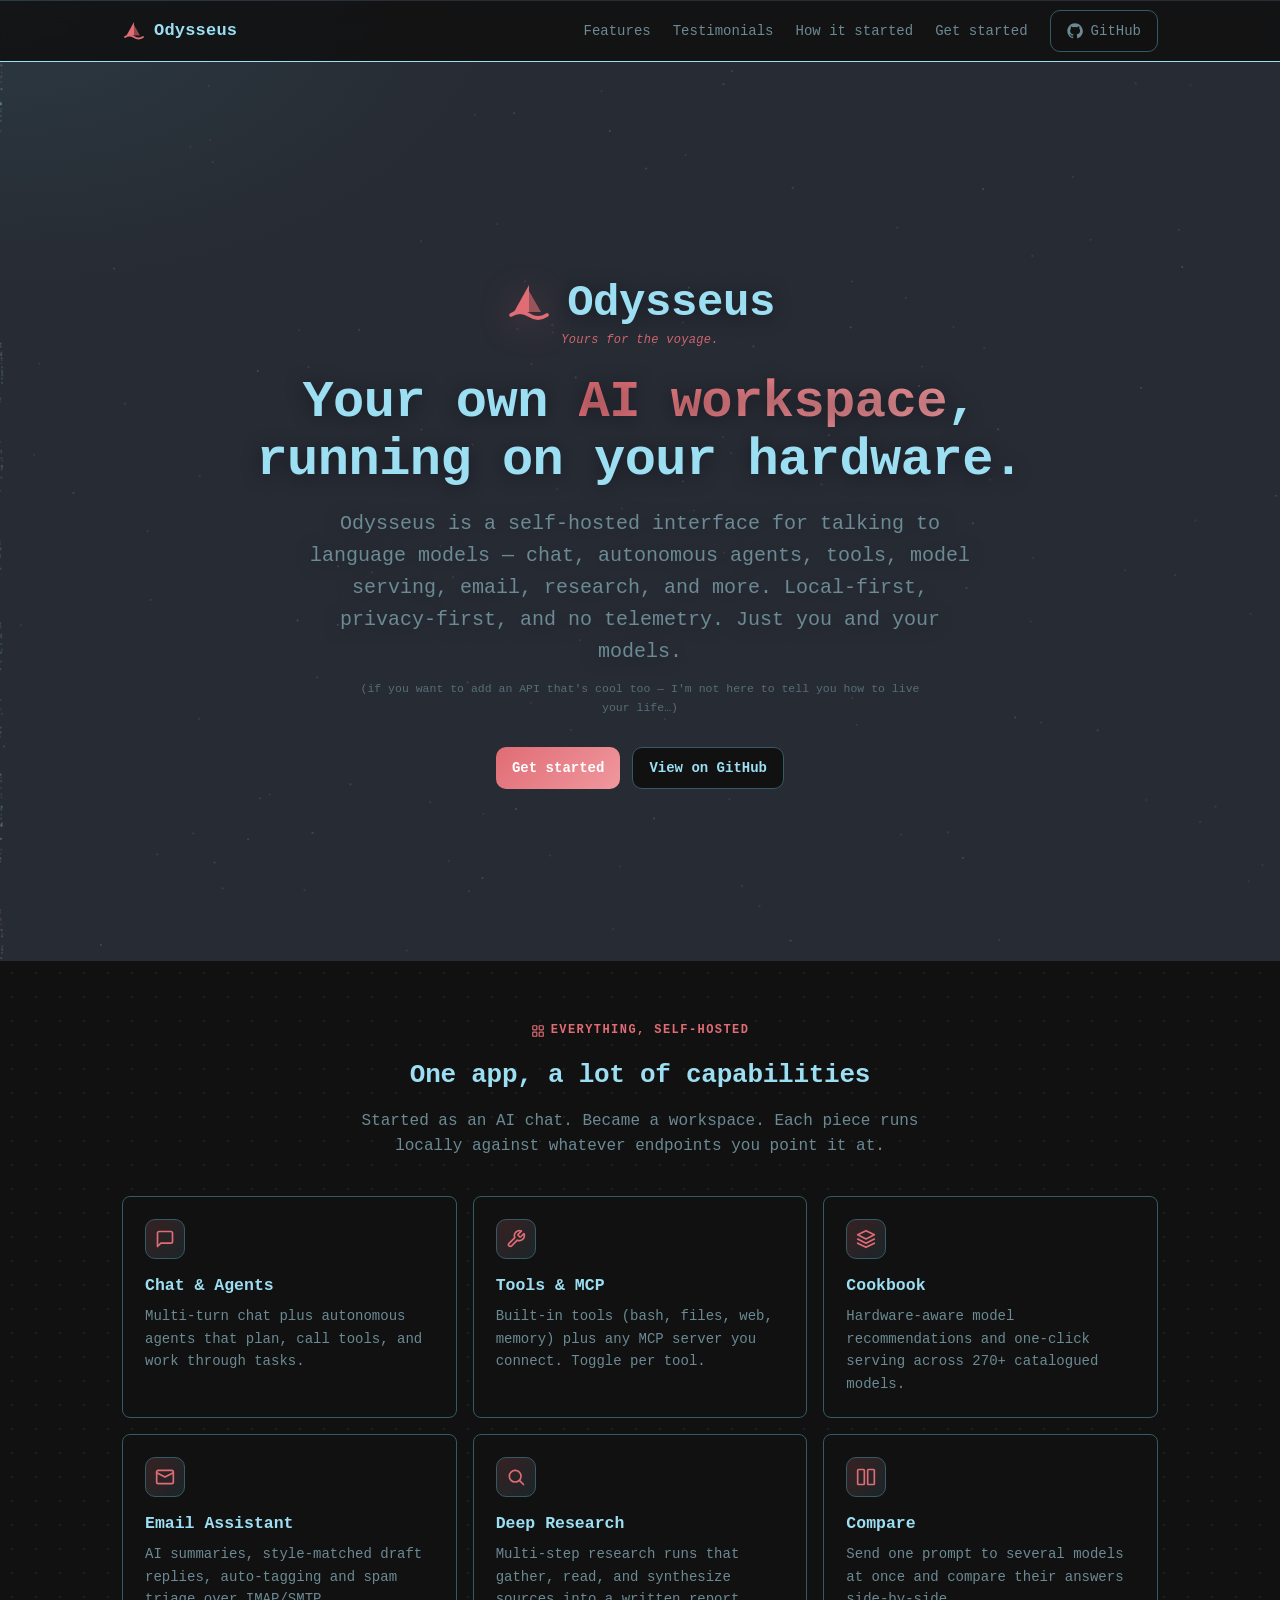
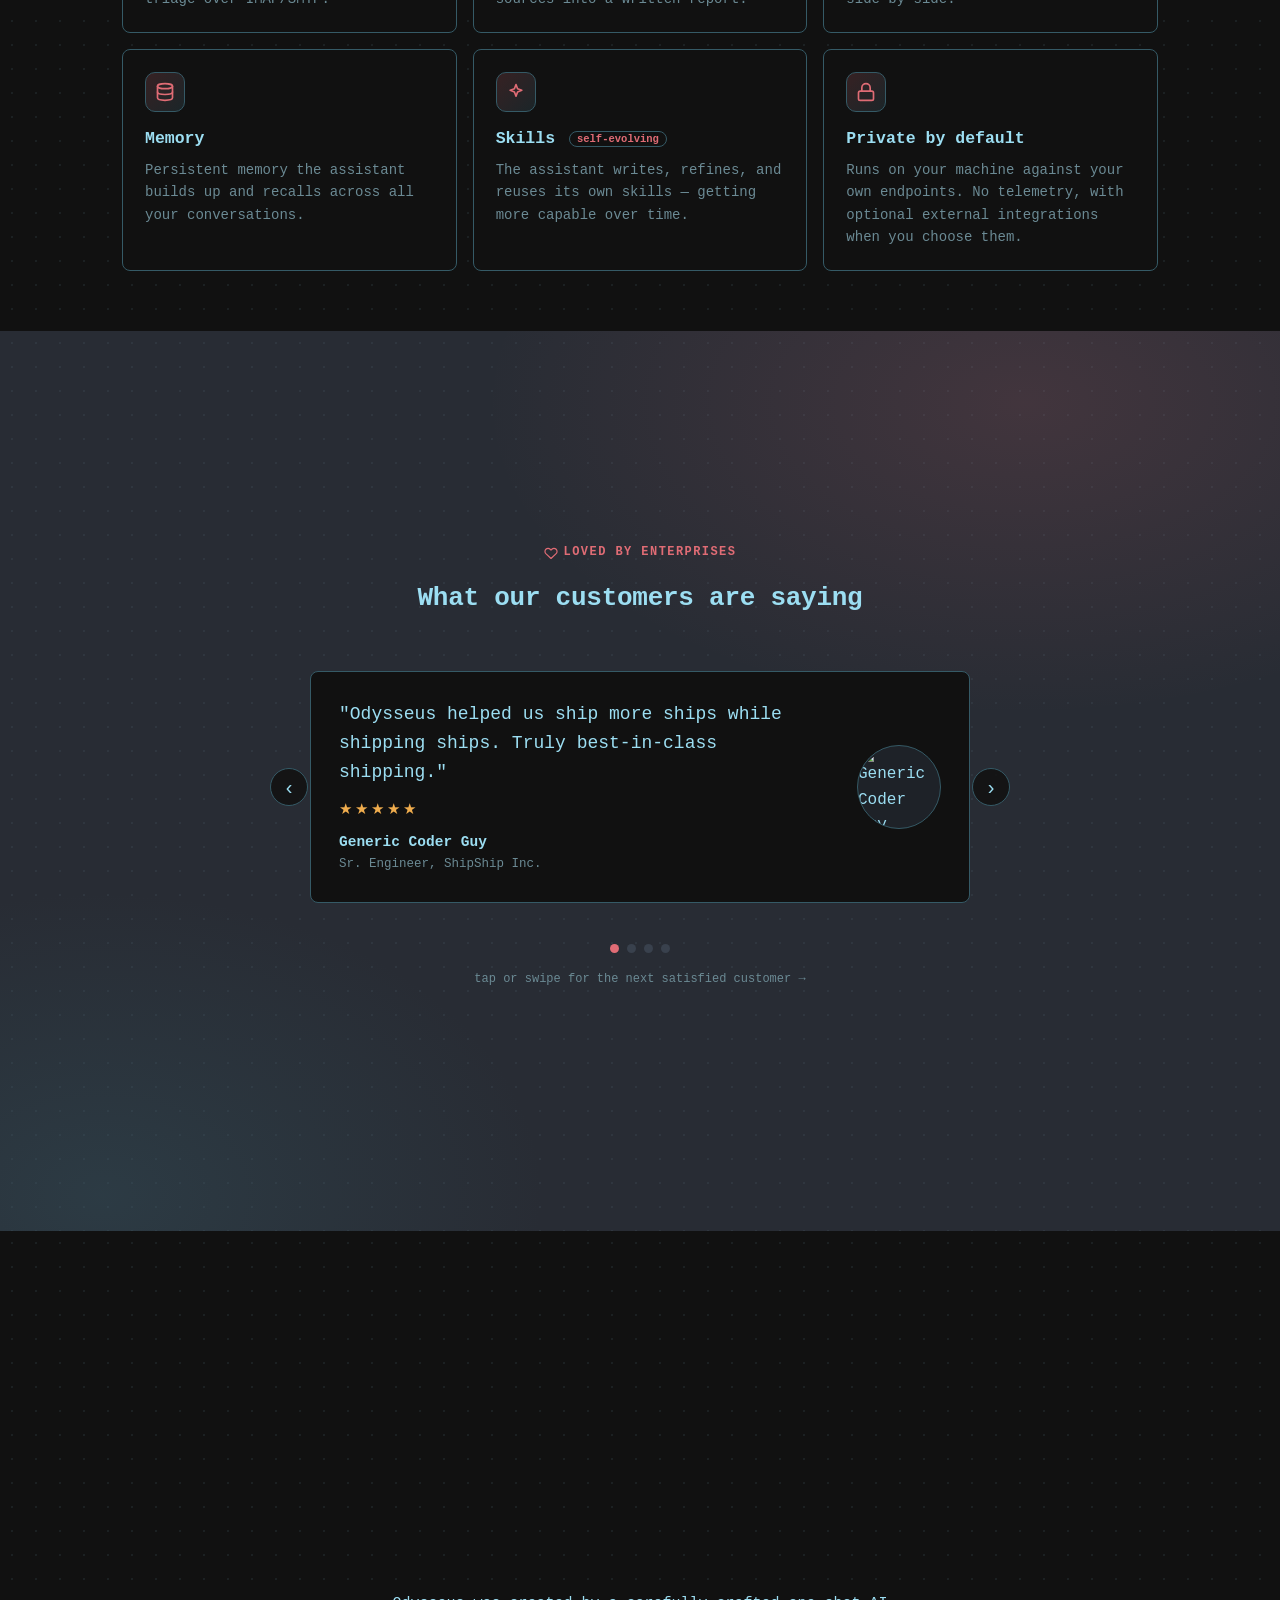
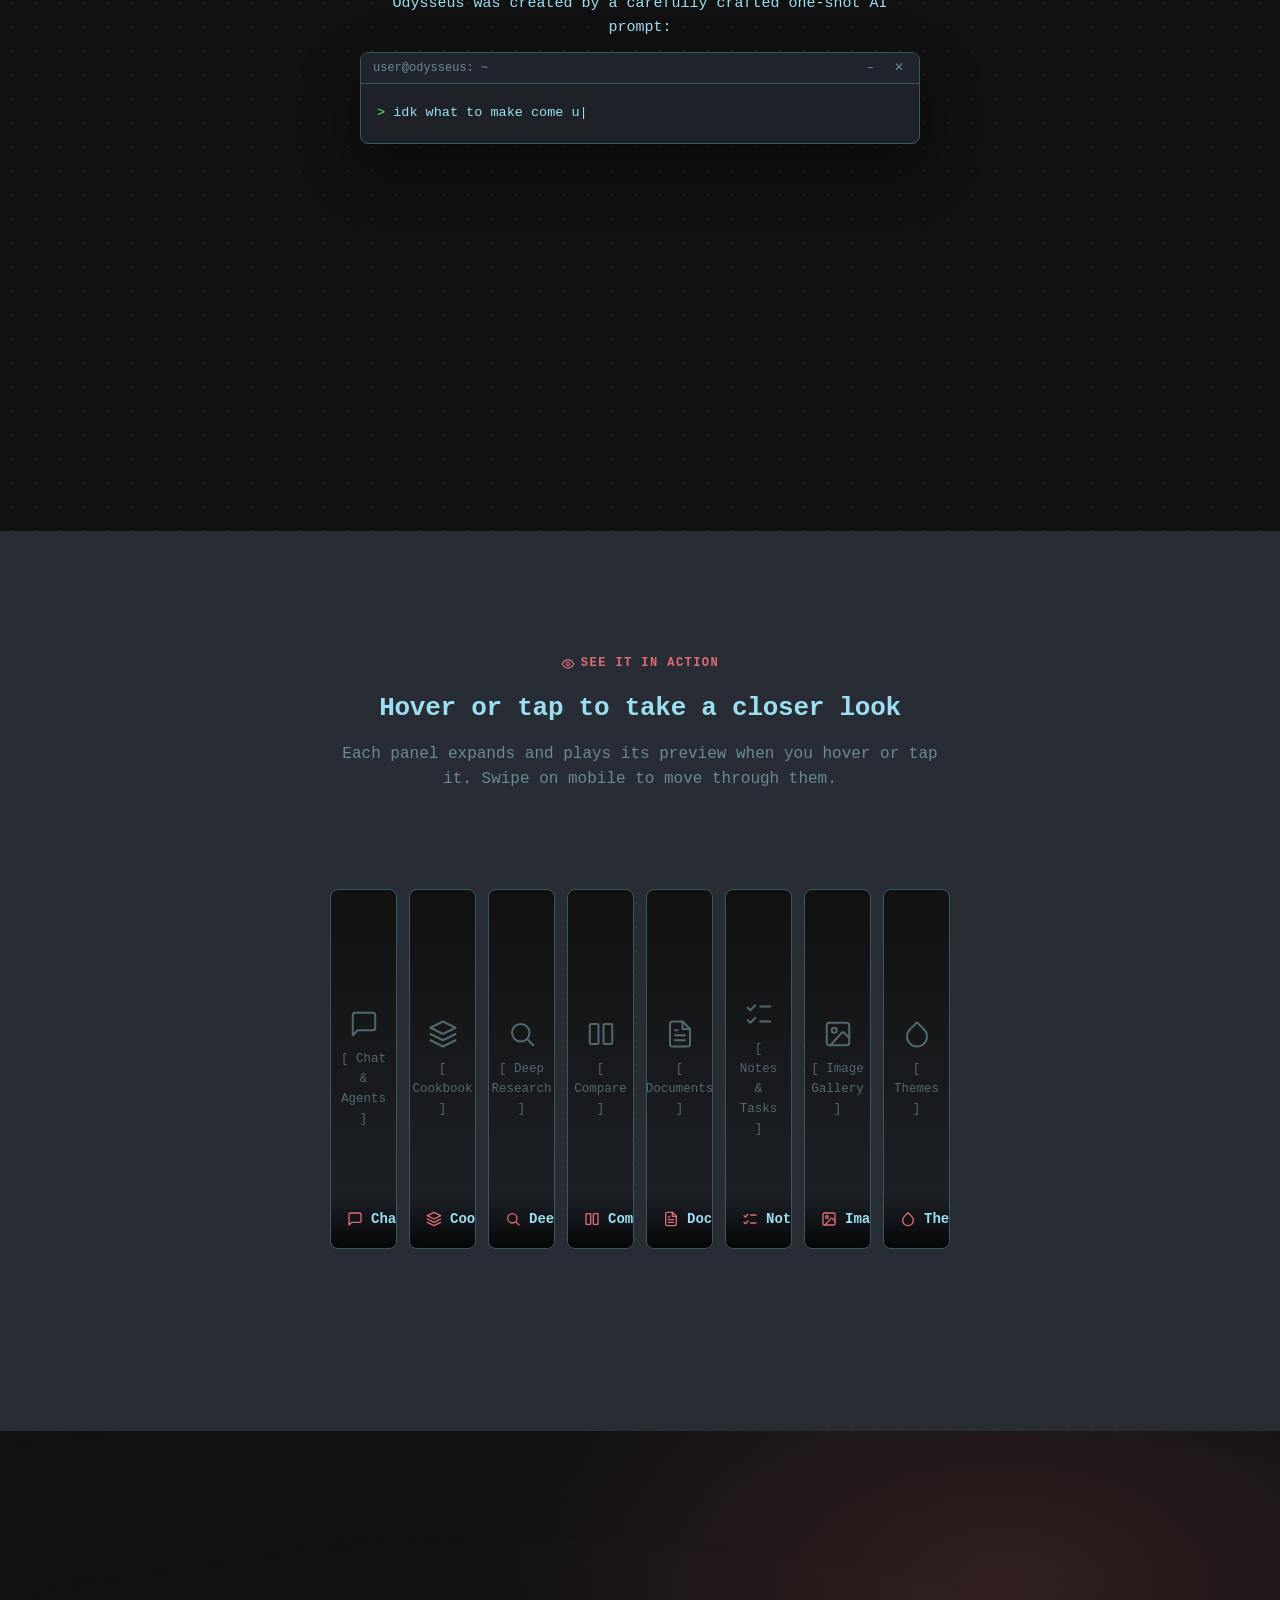
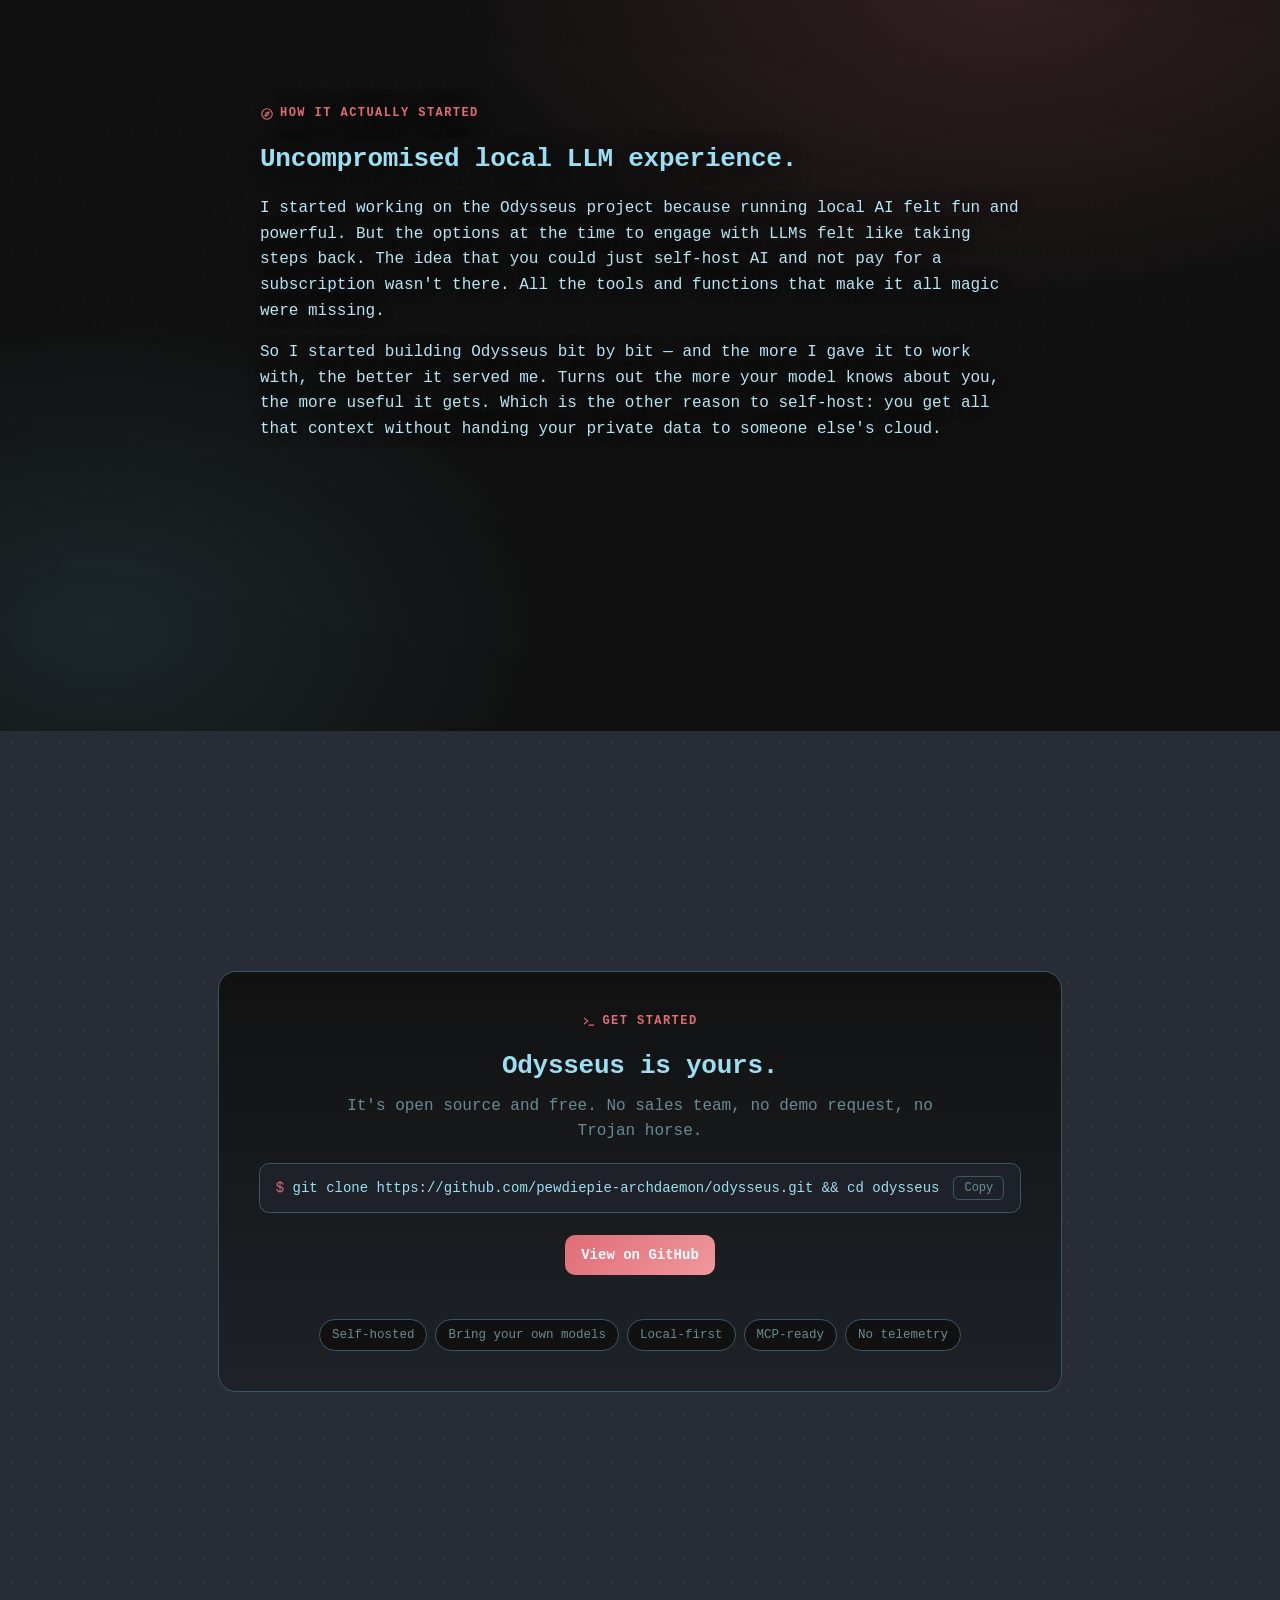
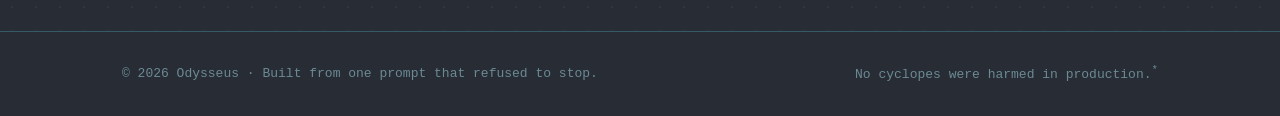
==== commit c6607bb1: "Merge branch 'main' into lost/personal-core" ====
--- a/docs/index.html
+++ b/docs/index.html
@@ -25,7 +25,7 @@
     --radius: 8px;
   }
   * { box-sizing: border-box; }
-  html { scroll-behavior: smooth; scroll-snap-type: y mandatory; scroll-padding-top: 60px; }
+  html { scroll-behavior: smooth; scroll-snap-type: y proximity; scroll-padding-top: 60px; }
   /* Each section is a full-viewport "page" with its content centered, so only
      one shows at a time and the snap is obvious. */
   .hero, section {
